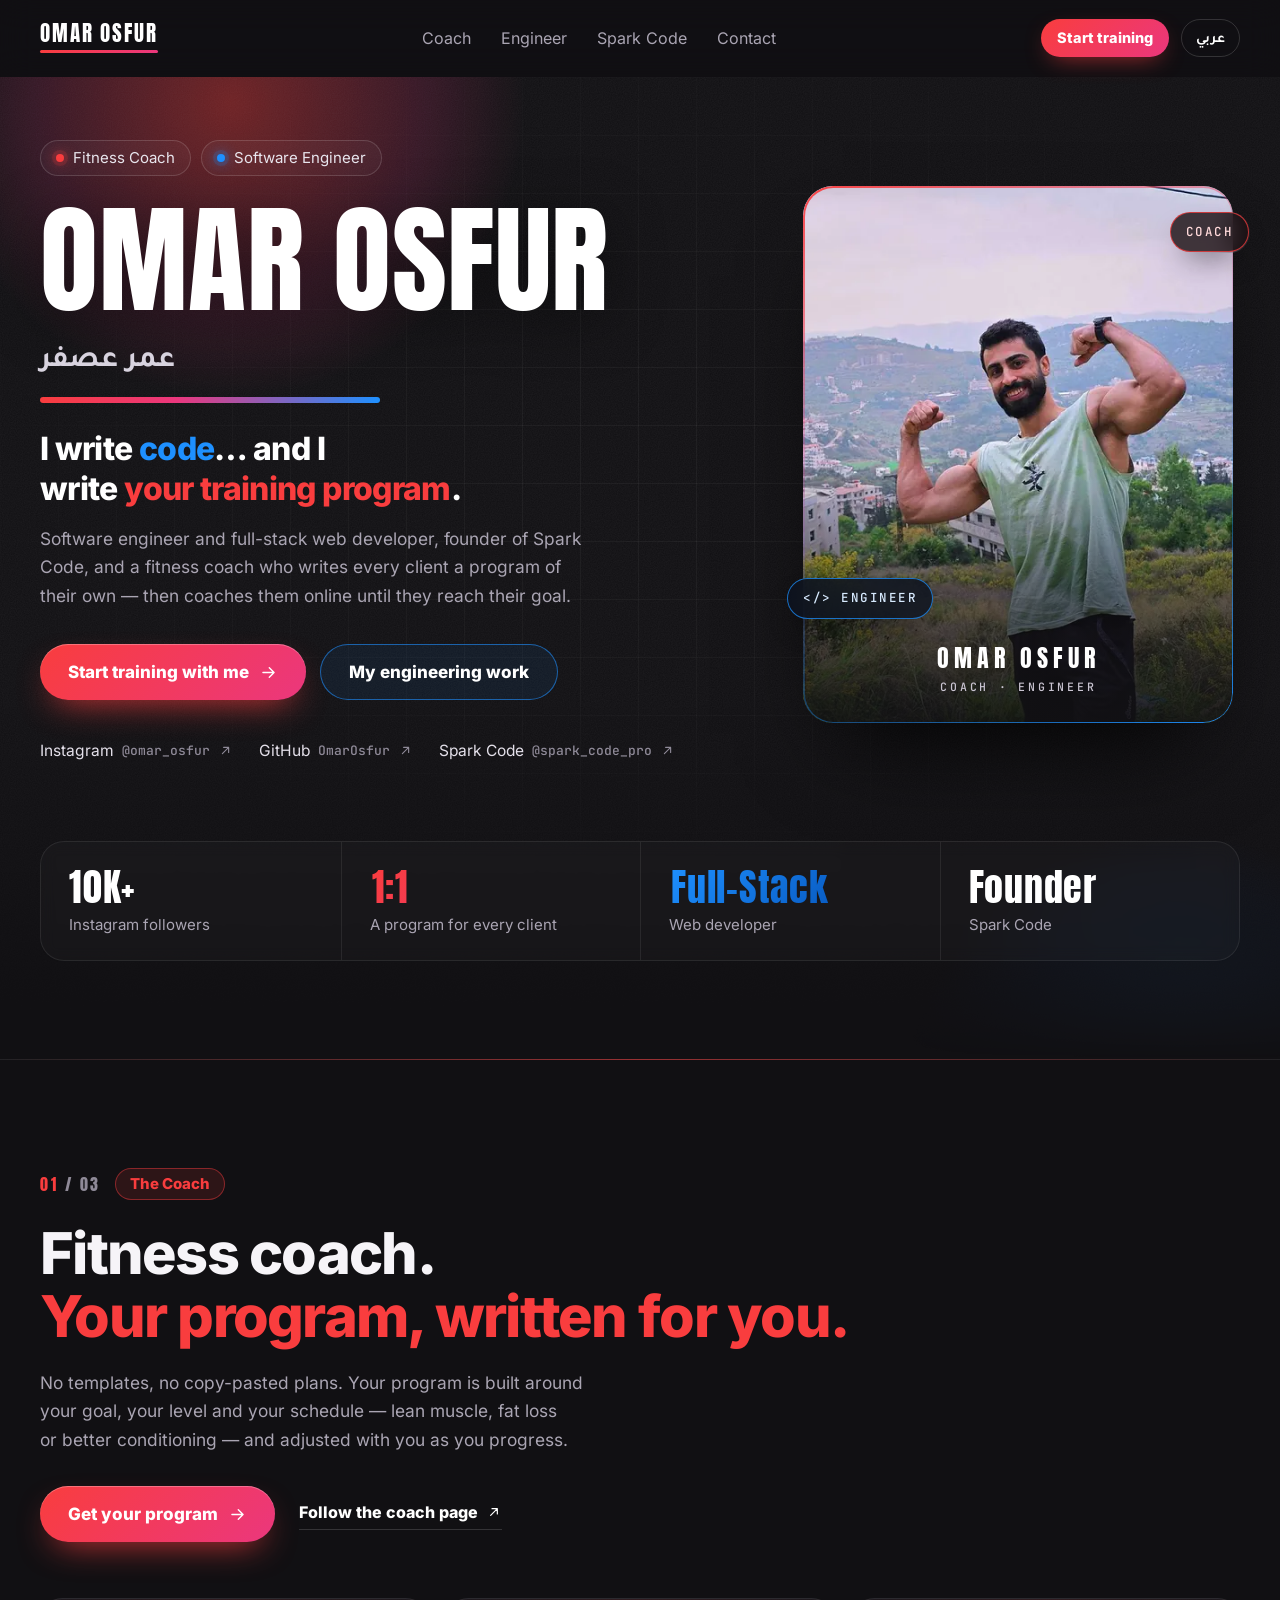
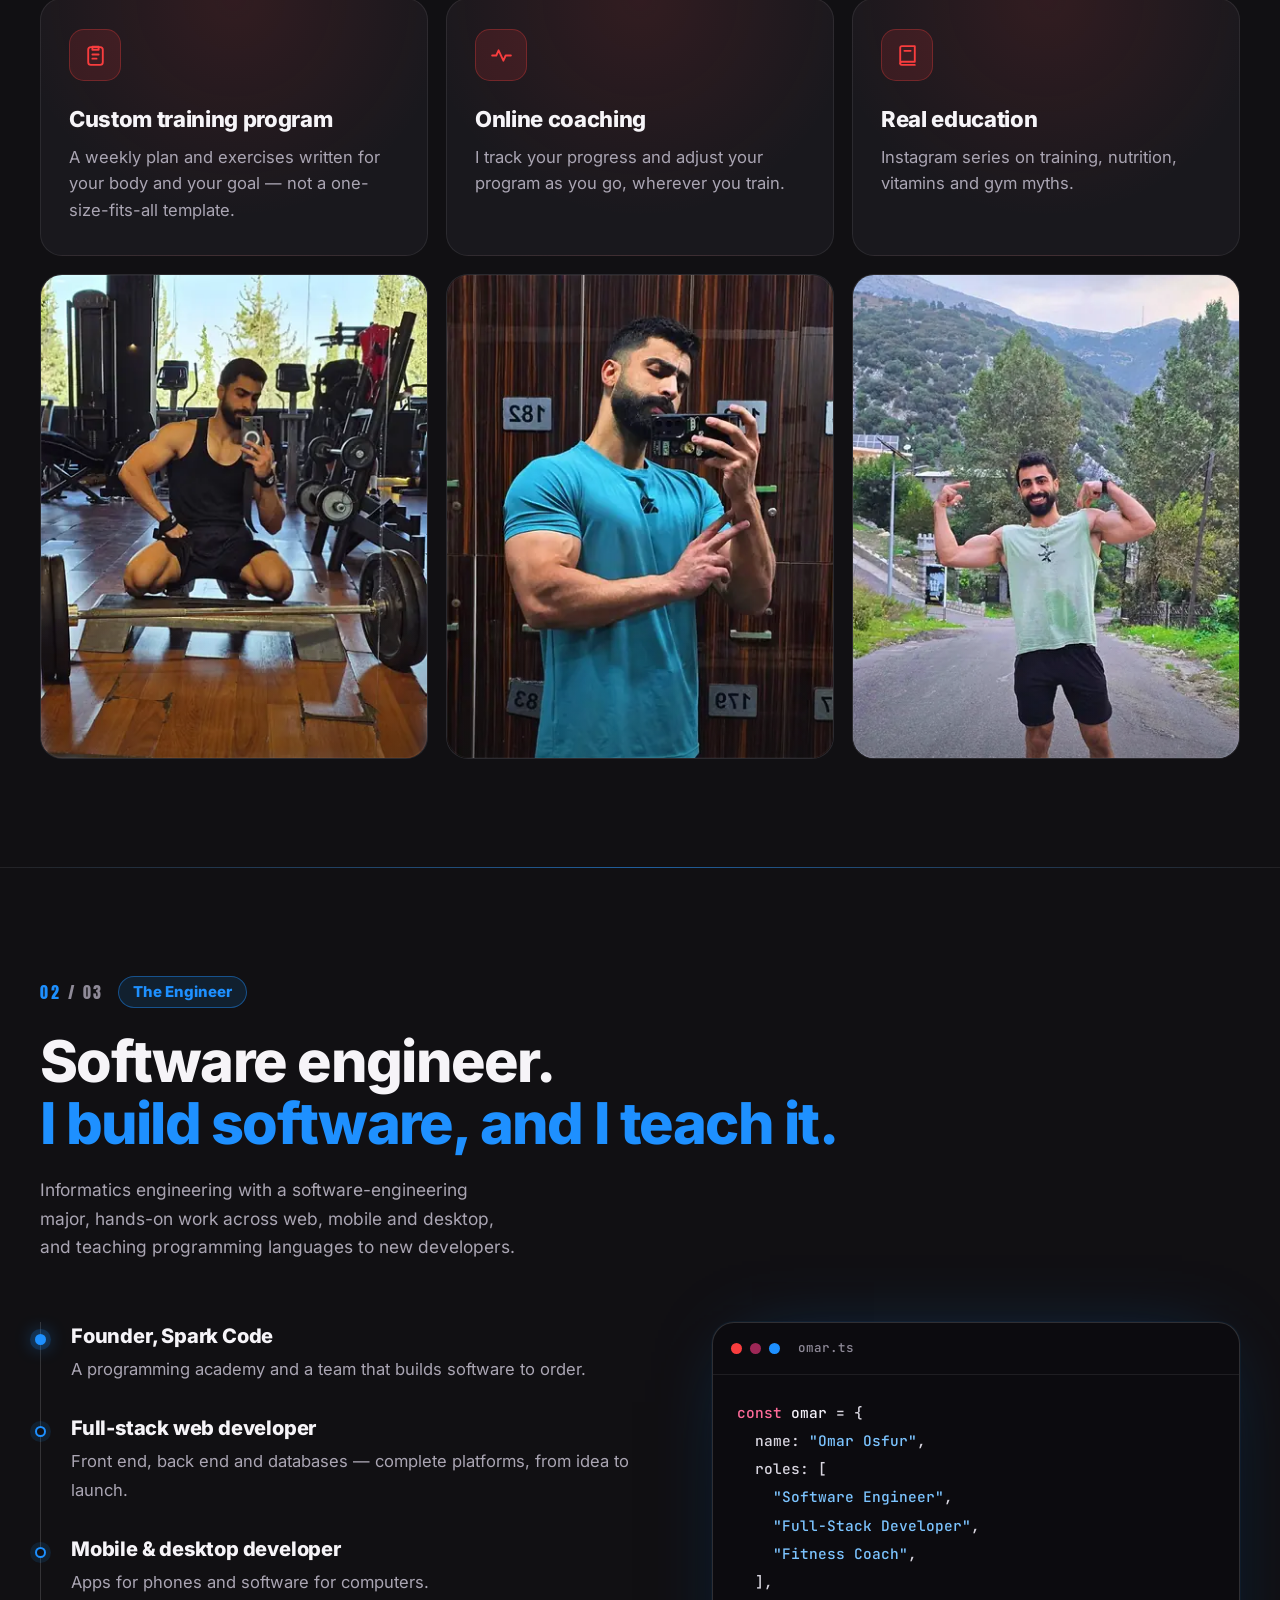
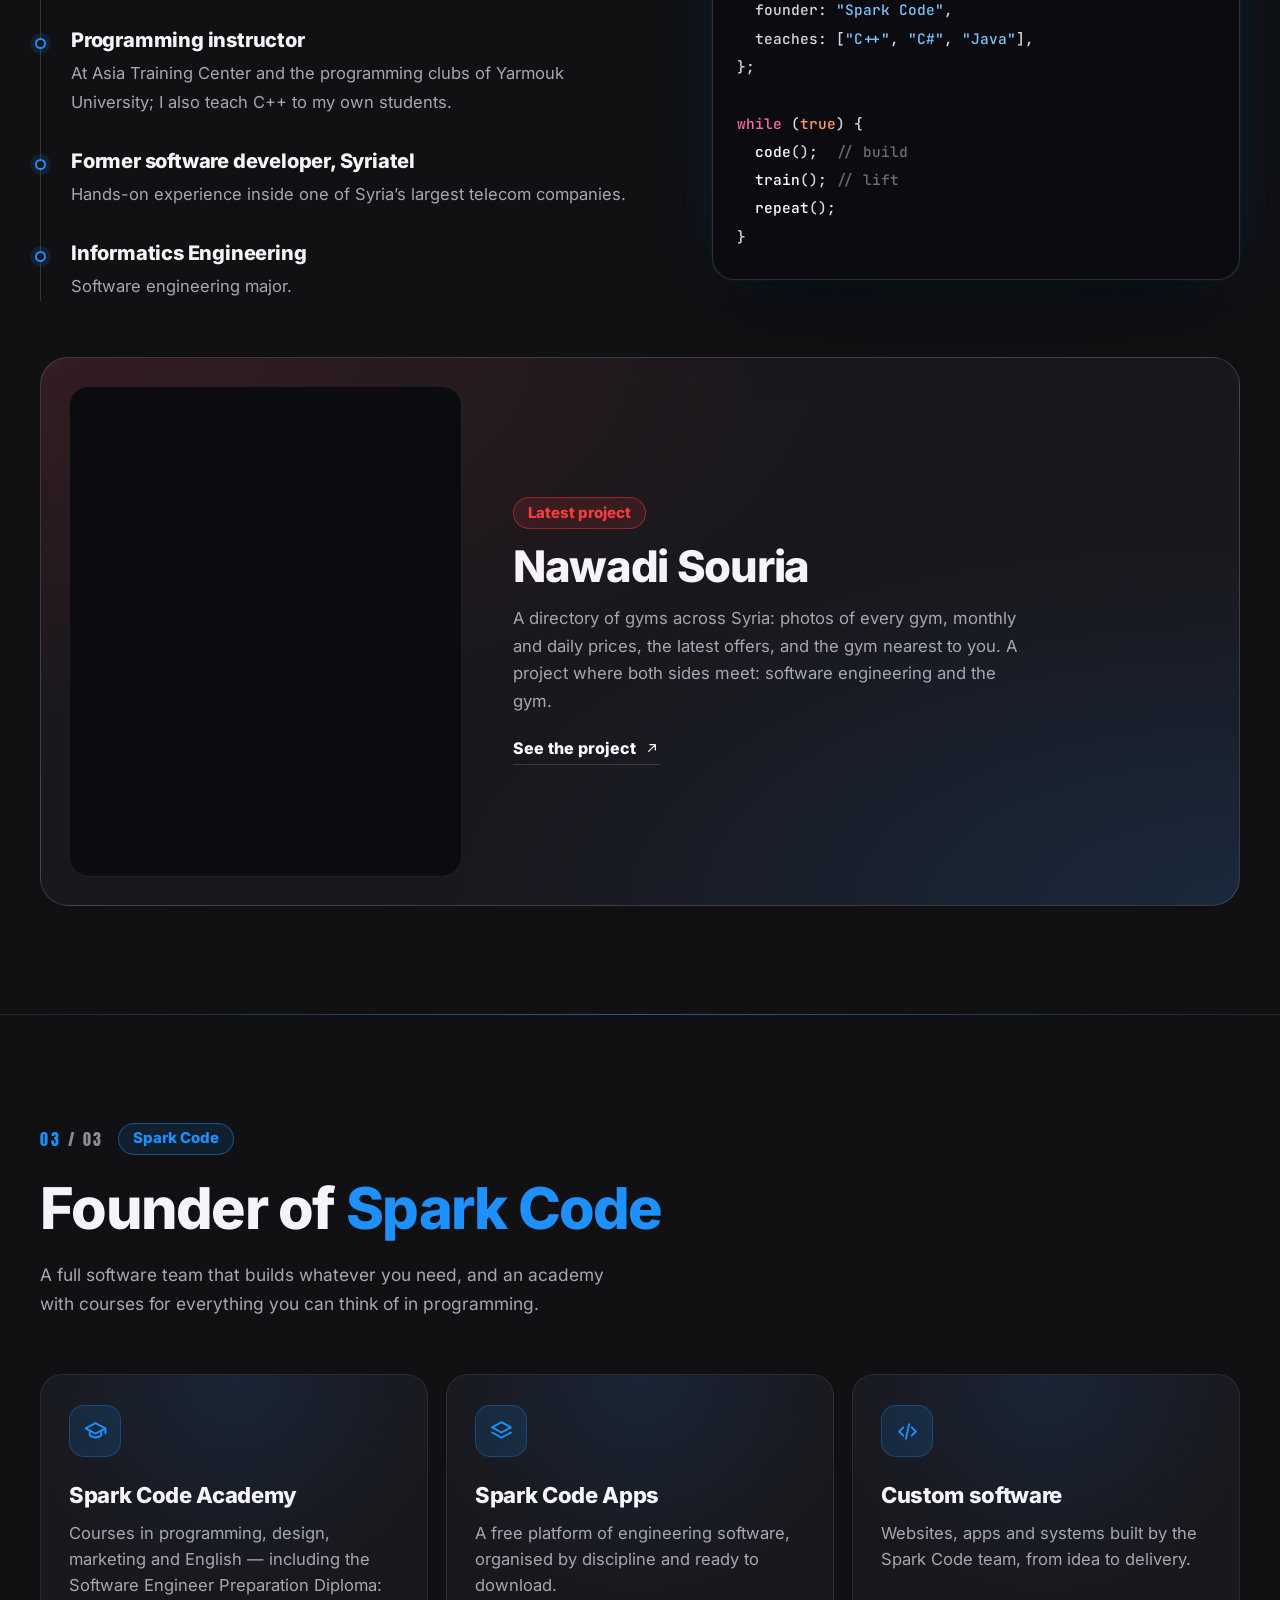
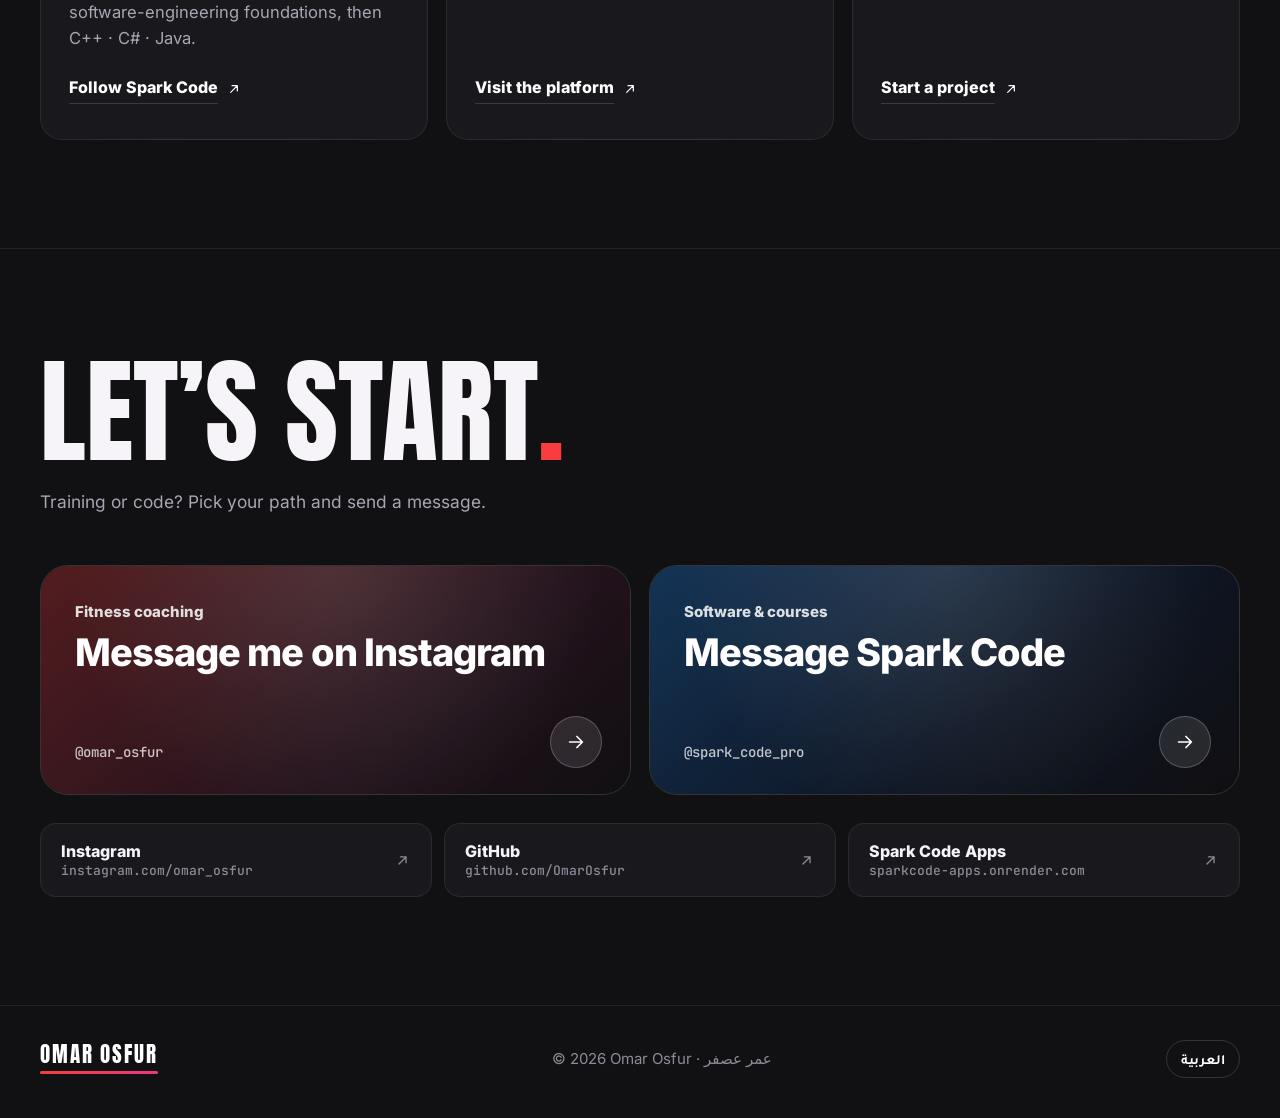
==== en/index.html @ d0cbdbcc "Add files via upload" ====
<!doctype html>
<html lang="en" dir="ltr">
<head>
<meta charset="utf-8">
<meta name="viewport" content="width=device-width, initial-scale=1, viewport-fit=cover">
<title>Omar Osfur | Software Engineer &amp; Fitness Coach</title>
<meta name="description" content="Omar Osfur (عمر عصفر): Syrian software engineer, full-stack web developer and fitness coach, founder of Spark Code. Custom training programs, online coaching and programming.">
<link rel="canonical" href="https://omarosfur.github.io/en/">
<link rel="alternate" hreflang="ar" href="https://omarosfur.github.io/">
<link rel="alternate" hreflang="en" href="https://omarosfur.github.io/en/">
<link rel="alternate" hreflang="x-default" href="https://omarosfur.github.io/">
<meta name="author" content="Omar Osfur">
<meta name="robots" content="index, follow, max-image-preview:large">
<meta name="theme-color" content="#111013">
<meta name="color-scheme" content="dark">

<meta property="og:type" content="profile">
<meta property="og:site_name" content="Omar Osfur">
<meta property="og:title" content="Omar Osfur | Software Engineer &amp; Fitness Coach">
<meta property="og:description" content="Software engineer and full-stack developer, and a fitness coach who writes every client a program of their own. Founder of Spark Code.">
<meta property="og:url" content="https://omarosfur.github.io/en/">
<meta property="og:image" content="https://omarosfur.github.io/assets/img/og-en.jpg">
<meta property="og:image:width" content="1200">
<meta property="og:image:height" content="630">
<meta property="og:image:alt" content="Omar Osfur — Software Engineer and Fitness Coach">
<meta property="og:locale" content="en_US">
<meta property="og:locale:alternate" content="ar_AR">
<meta property="profile:first_name" content="Omar">
<meta property="profile:last_name" content="Osfur">
<meta property="profile:username" content="omar_osfur">
<meta name="twitter:card" content="summary_large_image">
<meta name="twitter:title" content="Omar Osfur | Software Engineer &amp; Fitness Coach">
<meta name="twitter:description" content="Software engineer, full-stack developer and fitness coach. Founder of Spark Code.">
<meta name="twitter:image" content="https://omarosfur.github.io/assets/img/og-en.jpg">

<link rel="icon" href="../favicon.ico" sizes="48x48">
<link rel="icon" href="../assets/img/favicon.svg" type="image/svg+xml">
<link rel="icon" href="../assets/img/favicon-96.png" type="image/png" sizes="96x96">
<link rel="apple-touch-icon" href="../assets/img/apple-touch-icon.png">
<link rel="manifest" href="../site.webmanifest">

<link rel="preload" href="../assets/fonts/anton-la-400.woff2" as="font" type="font/woff2" crossorigin>
<link rel="preload" href="../assets/fonts/inter-la-400.woff2" as="font" type="font/woff2" crossorigin>
<link rel="stylesheet" href="../assets/css/site.css">
<script>document.documentElement.classList.add('js')</script>

<script type="application/ld+json">
{
  "@context": "https://schema.org",
  "@graph": [
    {
      "@type": "ProfilePage",
      "@id": "https://omarosfur.github.io/en/#profilepage",
      "url": "https://omarosfur.github.io/en/",
      "name": "Omar Osfur | Software Engineer & Fitness Coach",
      "inLanguage": "en",
      "isPartOf": { "@id": "https://omarosfur.github.io/#website" },
      "about": { "@id": "https://omarosfur.github.io/#person" },
      "mainEntity": { "@id": "https://omarosfur.github.io/#person" },
      "primaryImageOfPage": { "@id": "https://omarosfur.github.io/#portrait" },
      "dateCreated": "2026-10-30T23:00:00+03:00",
      "dateModified": "2026-10-30T23:00:00+03:00"
    },
    {
      "@type": "ImageObject",
      "@id": "https://omarosfur.github.io/#portrait",
      "url": "https://omarosfur.github.io/assets/img/omar-osfur.jpg",
      "contentUrl": "https://omarosfur.github.io/assets/img/omar-osfur.jpg",
      "width": 960,
      "height": 1200,
      "caption": "Omar Osfur, fitness coach and software engineer",
      "creator": { "@id": "https://omarosfur.github.io/#person" },
      "copyrightNotice": "© Omar Osfur"
    },
    {
      "@type": "ImageObject",
      "@id": "https://omarosfur.github.io/en/#primaryimage",
      "url": "https://omarosfur.github.io/assets/img/og-en.jpg",
      "contentUrl": "https://omarosfur.github.io/assets/img/og-en.jpg",
      "width": 1200,
      "height": 630,
      "caption": "Omar Osfur — Software Engineer and Fitness Coach"
    },
    {
      "@type": "Person",
      "@id": "https://omarosfur.github.io/#person",
      "name": "Omar Osfur",
      "alternateName": ["عمر عصفر", "Eng. Omar Osfur", "Coach Omar Osfur"],
      "url": "https://omarosfur.github.io/",
      "image": { "@id": "https://omarosfur.github.io/#portrait" },
      "description": "Syrian software engineer and full-stack web developer, fitness coach, and founder of Spark Code.",
      "jobTitle": ["Software Engineer", "Full-Stack Web Developer", "Fitness Coach"],
      "nationality": { "@type": "Country", "name": "Syria" },
      "knowsLanguage": ["ar", "en"],
      "knowsAbout": ["Software engineering", "Full-stack web development", "Mobile app development", "Desktop app development", "Teaching programming", "C++", "C#", "Java", "Fitness", "Bodybuilding", "Personal training", "Training program design"],
      "worksFor": { "@id": "https://omarosfur.github.io/#sparkcode" },
      "sameAs": [
        "https://www.instagram.com/omar_osfur/",
        "https://github.com/OmarOsfur"
      ]
    },
    {
      "@type": "Organization",
      "@id": "https://omarosfur.github.io/#sparkcode",
      "name": "Spark Code",
      "alternateName": "سبارك كود",
      "founder": { "@id": "https://omarosfur.github.io/#person" },
      "sameAs": ["https://www.instagram.com/spark_code_pro/"]
    }
  ]
}
</script>
</head>
<body>
<svg width="0" height="0" style="position:absolute" aria-hidden="true" focusable="false">
  <symbol id="i-arrow" viewBox="0 0 24 24"><path d="M5 12h14M13 6l6 6-6 6"/></symbol>
  <symbol id="i-ext" viewBox="0 0 24 24"><path d="M7 17 17 7M9 7h8v8"/></symbol>
  <symbol id="i-program" viewBox="0 0 24 24"><rect x="5" y="4" width="14" height="17" rx="2.5"/><path d="M9 3.5h6v3H9zM9 11h6M9 15h4"/></symbol>
  <symbol id="i-pulse" viewBox="0 0 24 24"><path d="M3 12h4l2.2-5 4.6 10 2.2-5H21"/></symbol>
  <symbol id="i-book" viewBox="0 0 24 24"><path d="M5 4.5A1.5 1.5 0 0 1 6.5 3H19v15H6.5A1.5 1.5 0 0 0 5 19.5z"/><path d="M5 19.5A1.5 1.5 0 0 0 6.5 21H19M9 7.5h6"/></symbol>
  <symbol id="i-cap" viewBox="0 0 24 24"><path d="m2.5 9 9.5-5 9.5 5-9.5 5z"/><path d="M6.5 11.2v4.6c3.3 2.3 7.7 2.3 11 0v-4.6M21.5 9v5"/></symbol>
  <symbol id="i-layers" viewBox="0 0 24 24"><path d="m12 3 9 5-9 5-9-5z"/><path d="m3 13 9 5 9-5"/></symbol>
  <symbol id="i-code" viewBox="0 0 24 24"><path d="m8 8-4 4 4 4M16 8l4 4-4 4M13.5 5l-3 14"/></symbol>
</svg>

<a class="skip" href="#main">Skip to content</a>

<header class="site-header">
  <nav class="wrap nav" aria-label="Main">
    <a class="brand" href="#top" title="Omar Osfur — home">OMAR OSFUR</a>
    <ul class="nav-links">
      <li><a href="#coach">Coach</a></li>
      <li><a href="#engineer">Engineer</a></li>
      <li><a href="#spark">Spark Code</a></li>
      <li><a href="#contact">Contact</a></li>
    </ul>
    <div class="nav-end">
      <a class="nav-cta" href="https://ig.me/m/omar_osfur" target="_blank" rel="noopener">Start training</a>
      <a class="lang ar" href="../" hreflang="ar" lang="ar" title="النسخة العربية">عربي</a>
    </div>
  </nav>
</header>

<main id="main">
  <section class="hero" id="top">
    <div class="hero-bg" aria-hidden="true">
      <div class="glow glow-red"></div>
      <div class="glow glow-blue"></div>
      <div class="grid-lines"></div>
      <div class="noise"></div>
    </div>

    <div class="wrap hero-grid">
      <div class="hero-text">
        <ul class="eyebrow" data-reveal>
          <li class="tag"><span class="dot dot-red"></span>Fitness Coach</li>
          <li class="tag"><span class="dot dot-blue"></span>Software Engineer</li>
        </ul>

        <h1 class="name">Omar Osfur</h1>
        <p class="name-alt" lang="ar" dir="rtl" data-reveal style="--d:.1s">عمر عصفر</p>
        <span class="name-bar" data-reveal style="--d:.14s" aria-hidden="true"></span>

        <p class="tagline" data-reveal style="--d:.18s">I write <span class="t-code">code</span>… and I write <span class="t-coach">your training program</span>.</p>
        <p class="lead" data-reveal style="--d:.24s">Software engineer and full-stack web developer, founder of Spark Code, and a fitness coach who writes every client a program of their own — then coaches them online until they reach their goal.</p>

        <div class="cta-row" data-reveal style="--d:.3s">
          <a class="btn btn-red" href="https://ig.me/m/omar_osfur" target="_blank" rel="noopener">Start training with me <svg class="i"><use href="#i-arrow"/></svg></a>
          <a class="btn btn-blue" href="#engineer">My engineering work</a>
        </div>

        <ul class="socials" data-reveal style="--d:.36s">
          <li><a href="https://www.instagram.com/omar_osfur/" target="_blank" rel="me noopener">Instagram <span class="handle">@omar_osfur</span><svg class="i"><use href="#i-ext"/></svg></a></li>
          <li><a href="https://github.com/OmarOsfur" target="_blank" rel="me noopener">GitHub <span class="handle">OmarOsfur</span><svg class="i"><use href="#i-ext"/></svg></a></li>
          <li><a href="https://www.instagram.com/spark_code_pro/" target="_blank" rel="noopener">Spark Code <span class="handle">@spark_code_pro</span><svg class="i"><use href="#i-ext"/></svg></a></li>
        </ul>
      </div>

      <figure class="portrait has-img">
        <div class="portrait-card has-photo" style="--pos:50% 28%">
          <picture><source type="image/webp" srcset="../assets/img/omar-osfur-480.webp 480w, ../assets/img/omar-osfur-720.webp 720w, ../assets/img/omar-osfur.webp 960w" sizes="(max-width: 980px) 320px, 430px"><img src="../assets/img/omar-osfur.jpg" srcset="../assets/img/omar-osfur-480.jpg 480w, ../assets/img/omar-osfur-720.jpg 720w, ../assets/img/omar-osfur.jpg 960w" sizes="(max-width: 980px) 320px, 430px" width="960" height="1200" alt="Omar Osfur, fitness coach and software engineer" fetchpriority="high" decoding="async"></picture>
          <div class="portrait-cap" aria-hidden="true"><b>OMAR OSFUR</b><span>COACH · ENGINEER</span></div>
        </div>
        <span class="chip chip-red" aria-hidden="true">COACH</span>
        <span class="chip chip-blue" aria-hidden="true">&lt;/&gt; ENGINEER</span>
      </figure>
    </div>

    <div class="wrap">
      <ul class="stats" data-reveal style="--d:.1s">
        <li class="stat"><b>10K+</b><span>Instagram followers</span></li>
        <li class="stat"><b>1:1</b><span>A program for every client</span></li>
        <li class="stat"><b>Full-Stack</b><span>Web developer</span></li>
        <li class="stat"><b>Founder</b><span>Spark Code</span></li>
      </ul>
    </div>
  </section>

  <section class="section coach" id="coach" aria-labelledby="coach-title">
    <div class="wrap">
      <div class="sec-head">
        <div class="sec-meta" data-reveal>
          <span class="sec-num"><b>01</b> / 03</span>
          <span class="kicker">The Coach</span>
        </div>
        <h2 id="coach-title" data-reveal style="--d:.06s">Fitness coach.<br><span class="accent">Your program, written for you.</span></h2>
        <p class="sec-lead" data-reveal style="--d:.12s">No templates, no copy-pasted plans. Your program is built around your goal, your level and your schedule — lean muscle, fat loss or better conditioning — and adjusted with you as you progress.</p>
        <div class="sec-actions" data-reveal style="--d:.18s">
          <a class="btn btn-red" href="https://ig.me/m/omar_osfur" target="_blank" rel="noopener">Get your program <svg class="i"><use href="#i-arrow"/></svg></a>
          <a class="link-more" href="https://www.instagram.com/omar_osfur/" target="_blank" rel="me noopener">Follow the coach page <svg class="i"><use href="#i-ext"/></svg></a>
        </div>
      </div>

      <div class="cards">
        <article class="card" data-reveal>
          <span class="ico"><svg class="i"><use href="#i-program"/></svg></span>
          <h3>Custom training program</h3>
          <p>A weekly plan and exercises written for your body and your goal — not a one-size-fits-all template.</p>
        </article>
        <article class="card" data-reveal style="--d:.08s">
          <span class="ico"><svg class="i"><use href="#i-pulse"/></svg></span>
          <h3>Online coaching</h3>
          <p>I track your progress and adjust your program as you go, wherever you train.</p>
        </article>
        <article class="card" data-reveal style="--d:.16s">
          <span class="ico"><svg class="i"><use href="#i-book"/></svg></span>
          <h3>Real education</h3>
          <p>Instagram series on training, nutrition, vitamins and gym myths.</p>
        </article>
      </div>

      <div class="gallery">
        <figure class="shot" data-reveal><picture><source type="image/webp" srcset="../assets/img/omar-osfur-gym-400.webp 400w, ../assets/img/omar-osfur-gym.webp 800w" sizes="(max-width: 760px) 76vw, (max-width: 1240px) 31vw, 390px"><img src="../assets/img/omar-osfur-gym.jpg" srcset="../assets/img/omar-osfur-gym-400.jpg 400w, ../assets/img/omar-osfur-gym.jpg 800w" sizes="(max-width: 760px) 76vw, (max-width: 1240px) 31vw, 390px" width="800" height="1000" loading="lazy" decoding="async" alt="Coach Omar Osfur in the gym"></picture></figure>
        <figure class="shot" data-reveal style="--d:.08s"><picture><source type="image/webp" srcset="../assets/img/omar-osfur-coach-400.webp 400w, ../assets/img/omar-osfur-coach.webp 800w" sizes="(max-width: 760px) 76vw, (max-width: 1240px) 31vw, 390px"><img src="../assets/img/omar-osfur-coach.jpg" srcset="../assets/img/omar-osfur-coach-400.jpg 400w, ../assets/img/omar-osfur-coach.jpg 800w" sizes="(max-width: 760px) 76vw, (max-width: 1240px) 31vw, 390px" width="800" height="1000" loading="lazy" decoding="async" alt="Omar Osfur, fitness coach, at the gym"></picture></figure>
        <figure class="shot" data-reveal style="--d:.16s"><picture><source type="image/webp" srcset="../assets/img/omar-osfur-outdoor-400.webp 400w, ../assets/img/omar-osfur-outdoor.webp 800w" sizes="(max-width: 760px) 76vw, (max-width: 1240px) 31vw, 390px"><img src="../assets/img/omar-osfur-outdoor.jpg" srcset="../assets/img/omar-osfur-outdoor-400.jpg 400w, ../assets/img/omar-osfur-outdoor.jpg 800w" sizes="(max-width: 760px) 76vw, (max-width: 1240px) 31vw, 390px" width="800" height="1000" loading="lazy" decoding="async" alt="Omar Osfur outdoors in the mountains"></picture></figure>
      </div>
    </div>
  </section>

  <section class="section engineer" id="engineer" aria-labelledby="eng-title">
    <div class="wrap">
      <div class="sec-head">
        <div class="sec-meta" data-reveal>
          <span class="sec-num"><b>02</b> / 03</span>
          <span class="kicker">The Engineer</span>
        </div>
        <h2 id="eng-title" data-reveal style="--d:.06s">Software engineer.<br><span class="accent">I build software, and I teach it.</span></h2>
        <p class="sec-lead" data-reveal style="--d:.12s">Informatics engineering with a software-engineering major, hands-on work across web, mobile and desktop, and teaching programming languages to new developers.</p>
      </div>

      <div class="eng-grid">
        <ol class="timeline">
          <li class="key" data-reveal>
            <h3>Founder, Spark Code</h3>
            <p>A programming academy and a team that builds software to order.</p>
          </li>
          <li data-reveal>
            <h3>Full-stack web developer</h3>
            <p>Front end, back end and databases — complete platforms, from idea to launch.</p>
          </li>
          <li data-reveal>
            <h3>Mobile &amp; desktop developer</h3>
            <p>Apps for phones and software for computers.</p>
          </li>
          <li data-reveal>
            <h3>Programming instructor</h3>
            <p>At Asia Training Center and the programming clubs of Yarmouk University; I also teach C++ to my own students.</p>
          </li>
          <li data-reveal>
            <h3>Former software developer, Syriatel</h3>
            <p>Hands-on experience inside one of Syria’s largest telecom companies.</p>
          </li>
          <li data-reveal>
            <h3>Informatics Engineering</h3>
            <p>Software engineering major.</p>
          </li>
        </ol>

        <div class="code-card" data-reveal style="--d:.1s" aria-hidden="true">
          <div class="code-top"><i></i><i></i><i></i><span>omar.ts</span></div>
<pre class="code"><span class="k">const</span> <span class="p">omar</span> = {
  name: <span class="s">"Omar Osfur"</span>,
  roles: [
    <span class="s">"Software Engineer"</span>,
    <span class="s">"Full-Stack Developer"</span>,
    <span class="s">"Fitness Coach"</span>,
  ],
  founder: <span class="s">"Spark Code"</span>,
  teaches: [<span class="s">"C++"</span>, <span class="s">"C#"</span>, <span class="s">"Java"</span>],
};

<span class="k">while</span> (<span class="n">true</span>) {
  <span class="f">code</span>();  <span class="c">// build</span>
  <span class="f">train</span>(); <span class="c">// lift</span>
  <span class="f">repeat</span>();
}</pre>
        </div>
      </div>

      <article class="project" data-reveal>
        <div class="project-media"><picture><source type="image/webp" srcset="../assets/img/omar-osfur-nawadi-souria-400.webp 400w, ../assets/img/omar-osfur-nawadi-souria.webp 800w" sizes="(max-width: 980px) 420px, 400px"><img src="../assets/img/omar-osfur-nawadi-souria.jpg" srcset="../assets/img/omar-osfur-nawadi-souria-400.jpg 400w, ../assets/img/omar-osfur-nawadi-souria.jpg 800w" sizes="(max-width: 980px) 420px, 400px" width="800" height="1000" loading="lazy" decoding="async" alt="Nawadi Souria, a software project by engineer Omar Osfur"></picture></div>
        <div class="project-body">
          <span class="kicker">Latest project</span>
          <h3>Nawadi Souria</h3>
          <p>A directory of gyms across Syria: photos of every gym, monthly and daily prices, the latest offers, and the gym nearest to you. A project where both sides meet: software engineering and the gym.</p>
          <a class="link-more" href="https://www.instagram.com/p/DeK1ztbjVXz/" target="_blank" rel="noopener"><span>See the project</span> <svg class="i"><use href="#i-ext"/></svg></a>
        </div>
      </article>
    </div>
  </section>

  <section class="section spark" id="spark" aria-labelledby="spark-title">
    <div class="wrap">
      <div class="sec-head">
        <div class="sec-meta" data-reveal>
          <span class="sec-num"><b>03</b> / 03</span>
          <span class="kicker">Spark Code</span>
        </div>
        <h2 id="spark-title" data-reveal style="--d:.06s">Founder of <span class="accent">Spark Code</span></h2>
        <p class="sec-lead" data-reveal style="--d:.12s">A full software team that builds whatever you need, and an academy with courses for everything you can think of in programming.</p>
      </div>

      <div class="cards">
        <article class="card" data-reveal>
          <span class="ico"><svg class="i"><use href="#i-cap"/></svg></span>
          <h3>Spark Code Academy</h3>
          <p>Courses in programming, design, marketing and English — including the Software Engineer Preparation Diploma: software-engineering foundations, then C++ · C# · Java.</p>
          <a class="link-more" href="https://www.instagram.com/spark_code_pro/" target="_blank" rel="noopener"><span>Follow Spark Code</span> <svg class="i"><use href="#i-ext"/></svg></a>
        </article>
        <article class="card" data-reveal style="--d:.08s">
          <span class="ico"><svg class="i"><use href="#i-layers"/></svg></span>
          <h3>Spark Code Apps</h3>
          <p>A free platform of engineering software, organised by discipline and ready to download.</p>
          <a class="link-more" href="https://sparkcode-apps.onrender.com/" target="_blank" rel="noopener"><span>Visit the platform</span> <svg class="i"><use href="#i-ext"/></svg></a>
        </article>
        <article class="card" data-reveal style="--d:.16s">
          <span class="ico"><svg class="i"><use href="#i-code"/></svg></span>
          <h3>Custom software</h3>
          <p>Websites, apps and systems built by the Spark Code team, from idea to delivery.</p>
          <a class="link-more" href="https://ig.me/m/spark_code_pro" target="_blank" rel="noopener"><span>Start a project</span> <svg class="i"><use href="#i-ext"/></svg></a>
        </article>
      </div>
    </div>
  </section>

  <section class="section contact" id="contact" aria-labelledby="contact-title">
    <div class="wrap">
      <h2 class="contact-title" id="contact-title" data-reveal>Let’s start<span class="dot-end">.</span></h2>
      <p class="sec-lead" data-reveal style="--d:.06s">Training or code? Pick your path and send a message.</p>

      <div class="tiles">
        <a class="tile tile-red" href="https://ig.me/m/omar_osfur" target="_blank" rel="noopener" data-reveal>
          <span class="tile-kicker">Fitness coaching</span>
          <span class="tile-title">Message me on Instagram</span>
          <span class="tile-handle">@omar_osfur</span>
          <span class="tile-arrow" aria-hidden="true"><svg class="i"><use href="#i-arrow"/></svg></span>
        </a>
        <a class="tile tile-blue" href="https://ig.me/m/spark_code_pro" target="_blank" rel="noopener" data-reveal style="--d:.08s">
          <span class="tile-kicker">Software &amp; courses</span>
          <span class="tile-title">Message Spark Code</span>
          <span class="tile-handle">@spark_code_pro</span>
          <span class="tile-arrow" aria-hidden="true"><svg class="i"><use href="#i-arrow"/></svg></span>
        </a>
      </div>

      <ul class="profiles" data-reveal style="--d:.12s">
        <li><a href="https://www.instagram.com/omar_osfur/" target="_blank" rel="me noopener"><span class="pl"><b>Instagram</b><span class="handle">instagram.com/omar_osfur</span></span><svg class="i"><use href="#i-ext"/></svg></a></li>
        <li><a href="https://github.com/OmarOsfur" target="_blank" rel="me noopener"><span class="pl"><b>GitHub</b><span class="handle">github.com/OmarOsfur</span></span><svg class="i"><use href="#i-ext"/></svg></a></li>
        <li><a href="https://sparkcode-apps.onrender.com/" target="_blank" rel="noopener"><span class="pl"><b>Spark Code Apps</b><span class="handle">sparkcode-apps.onrender.com</span></span><svg class="i"><use href="#i-ext"/></svg></a></li>
      </ul>
    </div>
  </section>
</main>

<footer class="site-footer">
  <div class="wrap foot">
    <a class="brand" href="#top" title="Back to top">OMAR OSFUR</a>
    <p>© 2026 Omar Osfur · <span lang="ar" dir="rtl">عمر عصفر</span></p>
    <a class="lang ar" href="../" hreflang="ar" lang="ar">العربية</a>
  </div>
</footer>

<script>
(() => {
  // Opened straight from disk (double-click)? make folder links open their index.html
  if (location.protocol === 'file:') {
    document.querySelectorAll('a[href]').forEach(a => {
      const h = a.getAttribute('href');
      if (!/^(https?:|mailto:|tel:|#)/.test(h) && /\/(#.*)?$/.test(h)) a.setAttribute('href', h.replace(/\/(#.*)?$/, '/index.html$1'));
    });
  }
  const header = document.querySelector('.site-header');
  const onScroll = () => header && header.classList.toggle('scrolled', window.scrollY > 8);
  addEventListener('scroll', onScroll, { passive: true }); onScroll();

  const items = document.querySelectorAll('[data-reveal]');
  const reduce = matchMedia('(prefers-reduced-motion: reduce)').matches;
  if ('IntersectionObserver' in window && !reduce) {
    const io = new IntersectionObserver(entries => entries.forEach(e => {
      if (e.isIntersecting) { e.target.classList.add('in'); io.unobserve(e.target); }
    }), { rootMargin: '0px 0px -6% 0px', threshold: 0.06 });
    items.forEach(el => io.observe(el));
  } else items.forEach(el => el.classList.add('in'));

  document.querySelectorAll('.card, .tile').forEach(el => el.addEventListener('pointermove', e => {
    const r = el.getBoundingClientRect();
    el.style.setProperty('--mx', (e.clientX - r.left) + 'px');
    el.style.setProperty('--my', (e.clientY - r.top) + 'px');
  }));
})();
</script>
</body>
</html>
---- assets/css/site.css ----
/* =========================================================
   عمر عصفر · Omar Osfur — personal site
   Fonts are self-hosted (no outside requests) so the site
   loads fast and reliably everywhere, including Syria.
   ========================================================= */

/* ---------- Fonts ---------- */
@font-face{font-family:"Alexandria";src:url(../fonts/alexandria-ar-900.woff2) format("woff2");font-weight:900;font-style:normal;font-display:swap;unicode-range:U+0600-06FF,U+0750-077F,U+0870-088E,U+0890-0891,U+0897-08E1,U+08E3-08FF,U+200C-200E,U+2010-2011,U+204F,U+2E41,U+FB50-FDFF,U+FE70-FE74,U+FE76-FEFC}
@font-face{font-family:"Alexandria";src:url(../fonts/alexandria-ar-800.woff2) format("woff2");font-weight:800;font-style:normal;font-display:swap;unicode-range:U+0600-06FF,U+0750-077F,U+0870-088E,U+0890-0891,U+0897-08E1,U+08E3-08FF,U+200C-200E,U+2010-2011,U+204F,U+2E41,U+FB50-FDFF,U+FE70-FE74,U+FE76-FEFC}
@font-face{font-family:"Alexandria";src:url(../fonts/alexandria-la-800.woff2) format("woff2");font-weight:800 900;font-style:normal;font-display:swap;unicode-range:U+0000-00FF,U+0131,U+0152-0153,U+02BB-02BC,U+02C6,U+02DA,U+02DC,U+0304,U+0308,U+0329,U+2000-206F,U+20AC,U+2122,U+2191,U+2193,U+2212,U+2215,U+FEFF,U+FFFD}

@font-face{font-family:"Tajawal";src:url(../fonts/tajawal-ar-400.woff2) format("woff2");font-weight:400;font-display:swap;unicode-range:U+0600-06FF,U+0750-077F,U+0870-088E,U+0890-0891,U+0897-08E1,U+08E3-08FF,U+200C-200E,U+2010-2011,U+204F,U+2E41,U+FB50-FDFF,U+FE70-FE74,U+FE76-FEFC}
@font-face{font-family:"Tajawal";src:url(../fonts/tajawal-ar-500.woff2) format("woff2");font-weight:500;font-display:swap;unicode-range:U+0600-06FF,U+0750-077F,U+0870-088E,U+0890-0891,U+0897-08E1,U+08E3-08FF,U+200C-200E,U+2010-2011,U+204F,U+2E41,U+FB50-FDFF,U+FE70-FE74,U+FE76-FEFC}
@font-face{font-family:"Tajawal";src:url(../fonts/tajawal-ar-700.woff2) format("woff2");font-weight:700;font-display:swap;unicode-range:U+0600-06FF,U+0750-077F,U+0870-088E,U+0890-0891,U+0897-08E1,U+08E3-08FF,U+200C-200E,U+2010-2011,U+204F,U+2E41,U+FB50-FDFF,U+FE70-FE74,U+FE76-FEFC}
@font-face{font-family:"Tajawal";src:url(../fonts/tajawal-la-400.woff2) format("woff2");font-weight:400;font-display:swap;unicode-range:U+0000-00FF,U+0131,U+0152-0153,U+02BB-02BC,U+02C6,U+02DA,U+02DC,U+0304,U+0308,U+0329,U+2000-206F,U+20AC,U+2122,U+2191,U+2193,U+2212,U+2215,U+FEFF,U+FFFD}
@font-face{font-family:"Tajawal";src:url(../fonts/tajawal-la-500.woff2) format("woff2");font-weight:500;font-display:swap;unicode-range:U+0000-00FF,U+0131,U+0152-0153,U+02BB-02BC,U+02C6,U+02DA,U+02DC,U+0304,U+0308,U+0329,U+2000-206F,U+20AC,U+2122,U+2191,U+2193,U+2212,U+2215,U+FEFF,U+FFFD}
@font-face{font-family:"Tajawal";src:url(../fonts/tajawal-la-700.woff2) format("woff2");font-weight:700;font-display:swap;unicode-range:U+0000-00FF,U+0131,U+0152-0153,U+02BB-02BC,U+02C6,U+02DA,U+02DC,U+0304,U+0308,U+0329,U+2000-206F,U+20AC,U+2122,U+2191,U+2193,U+2212,U+2215,U+FEFF,U+FFFD}

@font-face{font-family:"Anton";src:url(../fonts/anton-la-400.woff2) format("woff2");font-weight:400;font-display:swap}
@font-face{font-family:"Inter";src:url(../fonts/inter-la-400.woff2) format("woff2");font-weight:400;font-display:swap}
@font-face{font-family:"Inter";src:url(../fonts/inter-la-600.woff2) format("woff2");font-weight:600;font-display:swap}
@font-face{font-family:"Inter";src:url(../fonts/inter-la-800.woff2) format("woff2");font-weight:700 800;font-display:swap}
@font-face{font-family:"JetBrains Mono";src:url(../fonts/jbmono-la-500.woff2) format("woff2");font-weight:400 500;font-display:swap}

/* ---------- Tokens ---------- */
:root{
  --bg:#111013;          /* coach page background */
  --bg-2:#141317;
  --card:#19181d;
  --card-2:#1f1d24;
  --line:rgba(255,255,255,.08);
  --line-2:rgba(255,255,255,.15);
  --text:#f6f4f8;
  --muted:#aaa5b3;
  --dim:#8f8a98;

  --red:#F93D3E;          /* coach — offers */
  --pink:#EB377D;         /* coach — education series */
  --blue:#1E90FF;         /* engineer — Spark Code */
  --navy:#0047AB;

  --grad-coach:linear-gradient(135deg,#F93D3E 0%,#EB377D 100%);
  --grad-code:linear-gradient(135deg,#1E90FF 0%,#0047AB 100%);
  --grad-both:linear-gradient(90deg,#F93D3E 0%,#EB377D 40%,#1E90FF 100%);

  --radius:22px;
  --maxw:1200px;
  --accent:var(--red);

  --f-display:"Alexandria","Tajawal",system-ui,sans-serif;
  --f-body:"Tajawal",system-ui,-apple-system,"Segoe UI",sans-serif;
  --f-latin:"Anton",Impact,"Arial Narrow",sans-serif;
  --f-mono:"JetBrains Mono",ui-monospace,SFMono-Regular,Menlo,Consolas,monospace;
}
html[lang="en"]{
  --f-display:"Inter",system-ui,-apple-system,"Segoe UI",sans-serif;
  --f-body:"Inter",system-ui,-apple-system,"Segoe UI",sans-serif;
}

/* ---------- Base ---------- */
*,*::before,*::after{box-sizing:border-box}
html{-webkit-text-size-adjust:100%;text-size-adjust:100%;scroll-behavior:smooth;scroll-padding-top:88px;background:var(--bg)}
body{margin:0;background:var(--bg);color:var(--text);font-family:var(--f-body);font-size:18px;line-height:1.8;-webkit-font-smoothing:antialiased;-moz-osx-font-smoothing:grayscale;text-rendering:optimizeLegibility;overflow-x:hidden}
html[lang="en"] body{font-size:17px;line-height:1.65}
img,svg{display:block;max-width:100%}
picture{display:contents}
a{color:inherit;text-decoration:none}
p{margin:0}
::selection{background:var(--pink);color:#fff}
:focus-visible{outline:2px solid var(--blue);outline-offset:4px;border-radius:8px}
.wrap{width:min(var(--maxw),calc(100% - 40px));margin-inline:auto}
.ltr{direction:ltr;unicode-bidi:isolate}
.sr-only{position:absolute!important;width:1px;height:1px;padding:0;margin:-1px;overflow:hidden;clip:rect(0,0,0,0);white-space:nowrap;border:0}
.skip{position:absolute;inset-inline-start:16px;top:-80px;z-index:100;background:#fff;color:#111;padding:10px 18px;border-radius:10px;font-weight:700}
.skip:focus{top:14px}

/* icons (inline sprite) */
.i{width:20px;height:20px;flex:none;fill:none;stroke:currentColor;stroke-width:1.8;stroke-linecap:round;stroke-linejoin:round}
[dir="rtl"] .i-flip{transform:scaleX(-1)}

/* ---------- Header ---------- */
.site-header{position:sticky;top:0;z-index:60;background:rgba(17,16,19,.55);-webkit-backdrop-filter:saturate(1.5) blur(16px);backdrop-filter:saturate(1.5) blur(16px);border-bottom:1px solid transparent;transition:background-color .35s ease,border-color .35s ease}
.site-header.scrolled{background:rgba(17,16,19,.86);border-bottom-color:var(--line)}
.nav{display:flex;align-items:center;justify-content:space-between;gap:24px;height:76px}
.brand{display:inline-flex;flex-direction:column;align-items:flex-start;gap:6px;font-family:var(--f-latin);font-size:21px;line-height:1;letter-spacing:.09em;direction:ltr;color:#fff}
.brand::after{content:"";display:block;height:3px;width:100%;border-radius:3px;background:var(--grad-coach)}
.nav-links{display:flex;align-items:center;gap:30px;list-style:none;margin:0;padding:0;font-size:16px;font-weight:500;color:var(--muted)}
.nav-links a{position:relative;transition:color .2s}
.nav-links a:hover{color:#fff}
.nav-end{display:flex;align-items:center;gap:12px}
.lang{display:inline-flex;align-items:center;justify-content:center;height:38px;min-width:52px;padding-inline:14px;border:1px solid var(--line-2);border-radius:999px;font-family:var(--f-latin);font-size:14px;letter-spacing:.12em;color:#fff;transition:border-color .2s,background-color .2s}
.lang:hover{border-color:#fff;background:rgba(255,255,255,.06)}
.lang.ar{font-family:"Alexandria","Tajawal",sans-serif;font-weight:800;letter-spacing:0;font-size:14px}
.nav-cta{display:inline-flex;align-items:center;gap:8px;height:38px;padding-inline:16px;border-radius:999px;background:var(--grad-coach);font-weight:700;font-size:14.5px;color:#fff;box-shadow:0 8px 24px -10px rgba(249,61,62,.8)}
@media (max-width:900px){.nav-links{display:none}}
@media (max-width:420px){.nav-cta{display:none}}

/* ---------- Hero ---------- */
.hero{position:relative;isolation:isolate;overflow:hidden;padding-block:clamp(36px,7vh,88px) clamp(56px,9vh,96px)}
.hero-bg{position:absolute;inset:0;z-index:-1;pointer-events:none;overflow:hidden;-webkit-mask-image:linear-gradient(#000 62%,transparent);mask-image:linear-gradient(#000 62%,transparent)}
.glow{position:absolute;border-radius:50%;will-change:transform}
.glow-red{width:64vmax;height:64vmax;inset-inline-start:-14vmax;top:-30vmax;background:radial-gradient(closest-side,rgba(249,61,62,.40),rgba(235,55,125,.16) 48%,transparent 72%);animation:drift 19s ease-in-out infinite alternate}
.glow-blue{width:60vmax;height:60vmax;inset-inline-end:-22vmax;bottom:-34vmax;background:radial-gradient(closest-side,rgba(30,144,255,.34),rgba(0,71,171,.16) 48%,transparent 72%);animation:drift 23s ease-in-out infinite alternate-reverse}
.grid-lines{position:absolute;inset:0;background-image:linear-gradient(rgba(255,255,255,.04) 1px,transparent 1px),linear-gradient(90deg,rgba(255,255,255,.04) 1px,transparent 1px);background-size:58px 58px;-webkit-mask-image:radial-gradient(ellipse 75% 65% at 50% 38%,#000 15%,transparent 72%);mask-image:radial-gradient(ellipse 75% 65% at 50% 38%,#000 15%,transparent 72%)}
.noise{position:absolute;inset:0;opacity:.09;mix-blend-mode:overlay;background-image:url("data:image/svg+xml;utf8,<svg xmlns='http://www.w3.org/2000/svg' width='180' height='180'><filter id='n'><feTurbulence type='fractalNoise' baseFrequency='.85' numOctaves='2' stitchTiles='stitch'/><feColorMatrix values='0 0 0 0 1  0 0 0 0 1  0 0 0 0 1  0 0 0 .6 0'/></filter><rect width='100%25' height='100%25' filter='url(%23n)'/></svg>")}
@keyframes drift{from{transform:translate3d(0,0,0) scale(1)}to{transform:translate3d(4vmax,3vmax,0) scale(1.1)}}

.hero-grid{display:grid;grid-template-columns:minmax(0,1.32fr) minmax(0,.86fr);align-items:center;gap:clamp(36px,6vw,84px)}
.eyebrow{display:flex;flex-wrap:wrap;gap:10px;margin:0 0 26px;padding:0;list-style:none}
.tag{display:inline-flex;align-items:center;gap:9px;height:36px;padding-inline:15px;border-radius:999px;border:1px solid var(--line-2);background:rgba(255,255,255,.035);font-size:15px;font-weight:500;color:#e9e6ee}
.dot{width:8px;height:8px;border-radius:50%;flex:none}
.dot-red{background:var(--red);box-shadow:0 0 0 4px rgba(249,61,62,.16),0 0 14px rgba(249,61,62,.9)}
.dot-blue{background:var(--blue);box-shadow:0 0 0 4px rgba(30,144,255,.16),0 0 14px rgba(30,144,255,.9)}

.name{margin:0;white-space:nowrap;font-family:var(--f-display);font-weight:900;font-size:clamp(54px,8.6vw,132px);line-height:1.25;letter-spacing:0;color:#fff;text-shadow:0 10px 60px rgba(0,0,0,.45)}
html[lang="en"] .name{font-family:var(--f-latin);font-weight:400;text-transform:uppercase;letter-spacing:.005em;font-size:clamp(64px,9.3vw,140px);line-height:.98}
html[lang="en"] .name-alt{text-align:left}
.name-bar{display:block;height:6px;width:min(340px,58%);margin-top:20px;border-radius:6px;background:var(--grad-both)}
.name-alt{margin-top:16px;font-family:"Alexandria","Tajawal",sans-serif;font-weight:800;font-size:clamp(22px,2.4vw,30px);line-height:1.4;color:#d8d3df}
.tagline{margin-top:26px;font-family:var(--f-display);font-weight:800;font-size:clamp(22px,2.5vw,33px);line-height:1.5;color:#fff}
html[lang="en"] .tagline{letter-spacing:-.02em;line-height:1.25}
.t-code{color:var(--blue)}
.t-coach{color:var(--red);white-space:nowrap}
.lead{margin-top:16px;max-width:58ch;color:var(--muted);font-size:clamp(17px,1.35vw,19px)}

.cta-row{display:flex;flex-wrap:wrap;align-items:center;gap:14px;margin-top:34px}
.btn{display:inline-flex;align-items:center;justify-content:center;gap:10px;min-height:56px;padding-inline:28px;border-radius:999px;font-weight:700;font-size:17px;line-height:1.2;transition:transform .25s cubic-bezier(.2,.7,.2,1),box-shadow .25s ease,background-color .25s ease,border-color .25s ease}
.btn .i{width:19px;height:19px;transition:transform .25s ease}
.btn:hover .i{transform:translateX(4px)}
[dir="rtl"] .btn:hover .i-flip{transform:scaleX(-1) translateX(4px)}
.btn-red{background:var(--grad-coach);color:#fff;box-shadow:0 14px 34px -14px rgba(249,61,62,.9),inset 0 1px 0 rgba(255,255,255,.28)}
.btn-red:hover{transform:translateY(-2px);box-shadow:0 20px 44px -14px rgba(249,61,62,1),inset 0 1px 0 rgba(255,255,255,.28)}
.btn-blue{background:rgba(30,144,255,.08);border:1px solid rgba(30,144,255,.6);color:#fff}
.btn-blue:hover{transform:translateY(-2px);background:rgba(30,144,255,.18);border-color:var(--blue)}

.socials{display:flex;flex-wrap:wrap;gap:12px 26px;list-style:none;margin:34px 0 0;padding:0;font-size:15.5px}
.socials a{display:inline-flex;align-items:center;gap:8px;color:#e4e0ea;padding-block:4px;border-bottom:1px solid transparent;transition:color .2s,border-color .2s}
.socials a:hover{color:#fff;border-bottom-color:var(--line-2)}
.socials .i{width:15px;height:15px;color:var(--dim)}
.handle{font-family:var(--f-mono);font-size:13px;color:var(--dim);direction:ltr;unicode-bidi:isolate}

/* portrait card */
.portrait{position:relative;margin:0;justify-self:center;width:min(100%,430px)}
.portrait-card{position:relative;aspect-ratio:4/5;border-radius:30px;overflow:hidden;display:grid;place-items:center;align-content:center;background:radial-gradient(120% 75% at 50% 0%,#26232c 0%,#161519 58%,#121115 100%);box-shadow:0 50px 90px -40px rgba(0,0,0,.95)}
.portrait-card::before{content:"";position:absolute;inset:0;border-radius:inherit;padding:1.5px;background:linear-gradient(155deg,rgba(249,61,62,.95),rgba(235,55,125,.25) 34%,rgba(30,144,255,.25) 66%,rgba(30,144,255,.95));-webkit-mask:linear-gradient(#000 0 0) content-box,linear-gradient(#000 0 0);-webkit-mask-composite:xor;mask:linear-gradient(#000 0 0) content-box exclude,linear-gradient(#000 0 0);pointer-events:none;z-index:2}
.portrait-card::after{content:"";position:absolute;inset:0;pointer-events:none}
.portrait-card img{position:absolute;inset:0;width:100%;height:100%;object-fit:cover;z-index:1}
.chip{position:absolute;z-index:3;display:inline-flex;align-items:center;gap:8px;padding:9px 15px;border-radius:999px;font-family:var(--f-mono);font-size:12.5px;font-weight:500;letter-spacing:.12em;direction:ltr;-webkit-backdrop-filter:blur(12px);backdrop-filter:blur(12px);box-shadow:0 14px 30px -14px rgba(0,0,0,.9)}
.chip-red{top:26px;inset-inline-end:-16px;background:rgba(26,14,17,.8);border:1px solid rgba(249,61,62,.75);color:#ffd9da}
.chip-blue{bottom:30px;inset-inline-start:-16px;background:rgba(12,18,32,.8);border:1px solid rgba(30,144,255,.75);color:#d8ebff}
.portrait.has-img .chip-blue{bottom:104px}


/* portrait with a real photo */
.portrait-card.has-photo{display:block;background:#141317}
.portrait-card.has-photo img{object-fit:cover;object-position:var(--pos,50% 30%);transform:scale(1.001)}
.portrait-card.has-photo::after{z-index:1;background:linear-gradient(180deg,transparent 52%,rgba(17,16,19,.55) 74%,rgba(17,16,19,.94) 100%)}
.portrait-cap{position:absolute;inset-inline:0;bottom:0;z-index:2;display:flex;flex-direction:column;align-items:center;gap:8px;padding:0 20px 26px;direction:ltr}
.portrait-cap b{font-family:var(--f-latin);font-weight:400;font-size:24px;letter-spacing:.2em;line-height:1;color:#fff}
.portrait-cap span{font-family:var(--f-mono);font-size:11.5px;letter-spacing:.24em;color:#c9c4d1}

/* stats */
.stats{display:grid;grid-template-columns:repeat(4,minmax(0,1fr));margin-top:clamp(52px,8vh,88px);border:1px solid var(--line);border-radius:24px;background:rgba(255,255,255,.025);-webkit-backdrop-filter:blur(8px);backdrop-filter:blur(8px);list-style:none;padding:0}
.stat{display:flex;flex-direction:column;gap:6px;padding:24px 28px}
.stat+.stat{border-inline-start:1px solid var(--line)}
.stat b{font-family:var(--f-latin);font-weight:400;font-size:clamp(30px,3vw,42px);line-height:1.1;letter-spacing:.02em;color:#fff;direction:ltr;unicode-bidi:isolate}
.stat b.ar{font-family:"Alexandria","Tajawal",sans-serif;font-weight:800;letter-spacing:0;line-height:1.3;font-size:clamp(26px,2.6vw,36px)}
.stat span{font-size:15px;line-height:1.5;color:var(--muted)}
.stat:nth-child(1) b{color:#fff}
.stat:nth-child(2) b{background:var(--grad-coach);-webkit-background-clip:text;background-clip:text;color:transparent;padding-inline:2px}
.stat:nth-child(3) b{background:var(--grad-code);-webkit-background-clip:text;background-clip:text;color:transparent;padding-inline:2px}

/* ---------- Sections ---------- */
.section{position:relative;padding-block:clamp(80px,12vh,140px);border-top:1px solid var(--line)}
.coach{--accent:var(--red)}
.engineer,.spark{--accent:var(--blue)}
.section::before{content:"";position:absolute;inset-inline:0;top:-1px;height:1px;background:linear-gradient(90deg,transparent,var(--accent),transparent);opacity:.55}
.sec-head{max-width:900px}
.sec-meta{display:flex;align-items:center;gap:14px;margin-bottom:22px}
.sec-num{font-family:var(--f-latin);font-size:16px;letter-spacing:.16em;color:var(--dim);direction:ltr}
.sec-num b{font-weight:400;color:var(--accent)}
.kicker{display:inline-flex;align-items:center;height:32px;padding-inline:14px;border-radius:999px;font-weight:700;font-size:15px;color:var(--accent);background:color-mix(in srgb,var(--accent) 12%,transparent);border:1px solid color-mix(in srgb,var(--accent) 45%,transparent)}
h2{margin:0;font-family:var(--f-display);font-weight:800;font-size:clamp(34px,4.5vw,60px);line-height:1.35;letter-spacing:0}
html[lang="en"] h2{line-height:1.08;letter-spacing:-.03em}
h2 .accent{color:var(--accent)}
h2,.tagline,.sec-lead,.lead,.contact-title{text-wrap:balance}
.sec-lead{margin-top:22px;max-width:62ch;color:var(--muted);font-size:clamp(17px,1.35vw,19px)}
.sec-actions{display:flex;flex-wrap:wrap;align-items:center;gap:14px 24px;margin-top:32px}
.link-more{display:inline-flex;align-items:center;gap:8px;font-weight:700;font-size:16px;color:#fff;border-bottom:1px solid var(--line-2);padding-bottom:3px;transition:border-color .2s,color .2s}
.link-more:hover{color:var(--accent);border-color:var(--accent)}
.link-more .i{width:16px;height:16px}

/* cards */
.cards{display:grid;grid-template-columns:repeat(3,minmax(0,1fr));gap:18px;margin-top:56px}
.card{--mx:50%;--my:0%;position:relative;display:flex;flex-direction:column;padding:30px 28px 32px;border-radius:var(--radius);background:radial-gradient(520px circle at var(--mx) var(--my),color-mix(in srgb,var(--accent) 11%,transparent),transparent 42%),var(--card);border:1px solid var(--line);transition:border-color .3s ease,transform .3s cubic-bezier(.2,.7,.2,1)}
.card:hover{transform:translateY(-4px);border-color:color-mix(in srgb,var(--accent) 50%,transparent)}
.ico{display:grid;place-items:center;width:52px;height:52px;margin-bottom:24px;border-radius:15px;color:var(--accent);background:color-mix(in srgb,var(--accent) 13%,transparent);border:1px solid color-mix(in srgb,var(--accent) 30%,transparent)}
.ico .i{width:25px;height:25px}
.card h3{margin:0 0 10px;font-family:var(--f-display);font-weight:800;font-size:22px;line-height:1.45}
html[lang="en"] .card h3{letter-spacing:-.015em;line-height:1.3}
.card p{color:var(--muted);font-size:16.5px;line-height:1.75}
html[lang="en"] .card p{line-height:1.6}
.card .link-more{margin-top:auto;padding-top:22px;border-bottom:0;align-self:flex-start}
.card .link-more span{border-bottom:1px solid var(--line-2);padding-bottom:3px}
.card .link-more:hover span{border-color:var(--accent)}

/* coach gallery */
.gallery{display:grid;grid-template-columns:repeat(3,minmax(0,1fr));gap:18px;margin-top:18px}
.shot{position:relative;margin:0;aspect-ratio:4/5;border-radius:var(--radius);overflow:hidden;border:1px solid var(--line);background:var(--card)}
.shot img{width:100%;height:100%;object-fit:cover;object-position:var(--pos,50% 35%);transition:transform .8s cubic-bezier(.2,.7,.2,1)}
.shot:hover img{transform:scale(1.04)}
.shot::after{content:"";position:absolute;inset:0;border-radius:inherit;box-shadow:inset 0 0 0 1px rgba(255,255,255,.04);background:linear-gradient(180deg,transparent 70%,rgba(17,16,19,.35));pointer-events:none}

/* engineer */
.eng-grid{display:grid;grid-template-columns:minmax(0,1.08fr) minmax(0,.92fr);gap:clamp(28px,4vw,56px);align-items:start;margin-top:60px}
.timeline{list-style:none;margin:0;padding:0;border-inline-start:1px solid var(--line-2)}
.timeline li{position:relative;padding:0 30px 30px}
.timeline li:last-child{padding-bottom:0}
.timeline li::before{content:"";position:absolute;inset-inline-start:-6px;top:12px;width:11px;height:11px;border-radius:50%;background:var(--bg);border:2px solid var(--blue);box-shadow:0 0 0 5px rgba(30,144,255,.12)}
.timeline li.key::before{background:var(--blue);box-shadow:0 0 0 5px rgba(30,144,255,.18),0 0 18px rgba(30,144,255,.9)}
.timeline h3{margin:0;font-family:var(--f-display);font-weight:800;font-size:20px;line-height:1.6}
html[lang="en"] .timeline h3{letter-spacing:-.01em;line-height:1.45}
.timeline p{margin-top:4px;color:var(--muted);font-size:16.5px;line-height:1.75}
.code-card{position:sticky;top:104px;border-radius:var(--radius);overflow:hidden;background:#0c0b0f;border:1px solid var(--line-2);box-shadow:0 40px 80px -40px rgba(0,0,0,.95),0 0 0 1px rgba(30,144,255,.06),0 0 80px -30px rgba(30,144,255,.35)}
.code-top{display:flex;align-items:center;gap:8px;padding:15px 18px;border-bottom:1px solid var(--line);direction:ltr}
.code-top i{width:11px;height:11px;border-radius:50%}
.code-top i:nth-child(1){background:#F93D3E}
.code-top i:nth-child(2){background:#EB377D;opacity:.65}
.code-top i:nth-child(3){background:#1E90FF}
.code-top span{margin-inline-start:10px;font-family:var(--f-mono);font-size:12.5px;color:var(--dim)}
.code{margin:0;padding:24px 24px 28px;direction:ltr;text-align:left;font-family:var(--f-mono);font-size:14.5px;line-height:1.95;color:#d9d6e0;overflow-x:auto;white-space:pre;tab-size:2}
.code .k{color:#ff6b9a}
.code .s{color:#7cc4ff}
.code .p{color:#f4f1f8}
.code .f{color:#ffffff;font-weight:500}
.code .c{color:#6f6a7a}
.code .n{color:#ff9d6b}

/* featured project */
.project{display:grid;grid-template-columns:minmax(0,.72fr) minmax(0,1.28fr);align-items:center;gap:clamp(24px,4vw,56px);margin-top:56px;padding:clamp(18px,2.4vw,28px);border-radius:28px;border:1px solid var(--line-2);background:radial-gradient(120% 120% at 0% 0%,rgba(249,61,62,.12),transparent 55%),radial-gradient(120% 120% at 100% 100%,rgba(30,144,255,.14),transparent 55%),var(--card)}
.project-media{margin:0;aspect-ratio:4/5;border-radius:20px;overflow:hidden;border:1px solid var(--line);background:#0c0b0f}
.project-media img{width:100%;height:100%;object-fit:cover;object-position:50% 0%}
.project-body{display:flex;flex-direction:column;align-items:flex-start;gap:14px;padding-inline-end:clamp(0px,2vw,24px)}
.project-body h3{margin:0;font-family:var(--f-display);font-weight:800;font-size:clamp(30px,3.4vw,46px);line-height:1.3}
html[lang="en"] .project-body h3{letter-spacing:-.03em;line-height:1.1}
.project-body p{color:var(--muted);font-size:clamp(16.5px,1.3vw,18.5px);max-width:52ch}
.project .kicker{--accent:var(--red)}
.project .link-more{margin-top:6px}

/* spark */
.spark-badge{display:inline-flex;align-items:center;gap:10px;font-family:var(--f-latin);letter-spacing:.06em;font-size:15px;color:#cfe5ff;direction:ltr}

/* ---------- Contact ---------- */
.contact{--accent:var(--pink);overflow:hidden}
.contact-title{font-family:var(--f-display);font-weight:900;font-size:clamp(56px,9vw,128px);line-height:1.1}
html[lang="en"] .contact-title{font-family:var(--f-latin);font-weight:400;text-transform:uppercase;line-height:.95;letter-spacing:0}
.contact-title .dot-end{color:var(--red)}
.tiles{display:grid;grid-template-columns:repeat(2,minmax(0,1fr));gap:18px;margin-top:48px}
.tile{--mx:50%;--my:0%;position:relative;overflow:hidden;display:flex;flex-direction:column;gap:6px;min-height:230px;padding:34px 34px 30px;border-radius:28px;border:1px solid var(--line-2);transition:transform .35s cubic-bezier(.2,.7,.2,1),border-color .3s,box-shadow .35s}
.tile::before{content:"";position:absolute;inset:0;z-index:-1;opacity:.95;transition:opacity .3s}
.tile-red::before{background:radial-gradient(600px circle at var(--mx) var(--my),rgba(255,255,255,.12),transparent 45%),linear-gradient(140deg,rgba(249,61,62,.30),rgba(235,55,125,.10) 60%,rgba(17,16,19,.4))}
.tile-blue::before{background:radial-gradient(600px circle at var(--mx) var(--my),rgba(255,255,255,.12),transparent 45%),linear-gradient(140deg,rgba(30,144,255,.30),rgba(0,71,171,.12) 60%,rgba(17,16,19,.4))}
.tile{isolation:isolate}
.tile:hover{transform:translateY(-5px)}
.tile-red:hover{border-color:rgba(249,61,62,.7);box-shadow:0 30px 60px -30px rgba(249,61,62,.7)}
.tile-blue:hover{border-color:rgba(30,144,255,.7);box-shadow:0 30px 60px -30px rgba(30,144,255,.7)}
.tile-kicker{font-weight:700;font-size:15px;color:#fff;opacity:.85}
.tile-title{font-family:var(--f-display);font-weight:800;font-size:clamp(26px,3vw,38px);line-height:1.35;color:#fff}
html[lang="en"] .tile-title{letter-spacing:-.025em;line-height:1.15}
.tile-handle{margin-top:auto;font-family:var(--f-mono);font-size:14px;color:rgba(255,255,255,.75);direction:ltr;unicode-bidi:isolate;align-self:flex-start}
.tile-arrow{position:absolute;inset-inline-end:28px;bottom:26px;display:grid;place-items:center;width:52px;height:52px;border-radius:50%;background:rgba(255,255,255,.1);border:1px solid rgba(255,255,255,.22);transition:transform .35s cubic-bezier(.2,.7,.2,1),background-color .3s}
.tile-arrow .i{width:22px;height:22px;color:#fff}
.tile:hover .tile-arrow{transform:rotate(-45deg);background:rgba(255,255,255,.2)}
[dir="rtl"] .tile:hover .tile-arrow{transform:rotate(45deg)}

.profiles{display:grid;grid-template-columns:repeat(3,minmax(0,1fr));gap:12px;list-style:none;margin:28px 0 0;padding:0}
.profiles a{display:flex;align-items:center;justify-content:space-between;gap:12px;padding:16px 20px;border-radius:16px;background:var(--card);border:1px solid var(--line);transition:border-color .2s,background-color .2s}
.profiles a:hover{border-color:var(--line-2);background:var(--card-2)}
.profiles .pl{display:flex;flex-direction:column;line-height:1.4}
.profiles .pl b{font-weight:700;font-size:16px}
.profiles .i{width:17px;height:17px;color:var(--dim)}

/* ---------- Footer ---------- */
.site-footer{border-top:1px solid var(--line);padding-block:34px 40px}
.foot{display:flex;flex-wrap:wrap;align-items:center;justify-content:space-between;gap:18px 28px}
.foot p{color:var(--dim);font-size:15px}

/* ---------- Reveal ---------- */
html.js [data-reveal]{opacity:0;transform:translateY(22px);transition:opacity .9s cubic-bezier(.2,.7,.2,1),transform .9s cubic-bezier(.2,.7,.2,1);transition-delay:var(--d,0s)}
html.js [data-reveal].in{opacity:1;transform:none}

/* ---------- Responsive ---------- */
@media (max-width:980px){
  .hero-grid{grid-template-columns:1fr}
  .name{font-size:clamp(54px,14vw,120px)}
  html[lang="en"] .name{font-size:clamp(62px,16.5vw,140px)}
  .portrait{width:min(100%,340px);margin-top:8px}
    .eng-grid{grid-template-columns:1fr}
  .code-card{position:relative;top:auto}
  .portrait.has-img{order:-1;width:min(100%,320px)}
  .project{grid-template-columns:1fr}
  .project-media{max-width:420px}
  .cards{grid-template-columns:1fr}
  .profiles{grid-template-columns:1fr}
}
@media (max-width:760px){
  body{font-size:17px}
  .stats{grid-template-columns:repeat(2,minmax(0,1fr))}
  .stat{padding:20px 20px}
  .stat:nth-child(3){border-inline-start:0}
  .stat:nth-child(n+3){border-top:1px solid var(--line)}
  .tiles{grid-template-columns:1fr}
  .gallery{display:flex;overflow-x:auto;scroll-snap-type:x mandatory;gap:12px;margin-inline:-20px;padding-inline:20px;scrollbar-width:none}
  .gallery::-webkit-scrollbar{display:none}
  .shot{flex:0 0 76%;scroll-snap-align:center}
  .tile{min-height:200px;padding:28px 26px 26px}
  .btn{flex:1 1 auto}
  .chip-red{inset-inline-end:-6px}
  .chip-blue{inset-inline-start:-6px}
}

@media (prefers-reduced-motion:reduce){
  html{scroll-behavior:auto}
  html.js [data-reveal]{opacity:1;transform:none;transition:none}
  .glow{animation:none}
  .btn,.card,.tile,.tile-arrow,.shot img{transition:none}
}
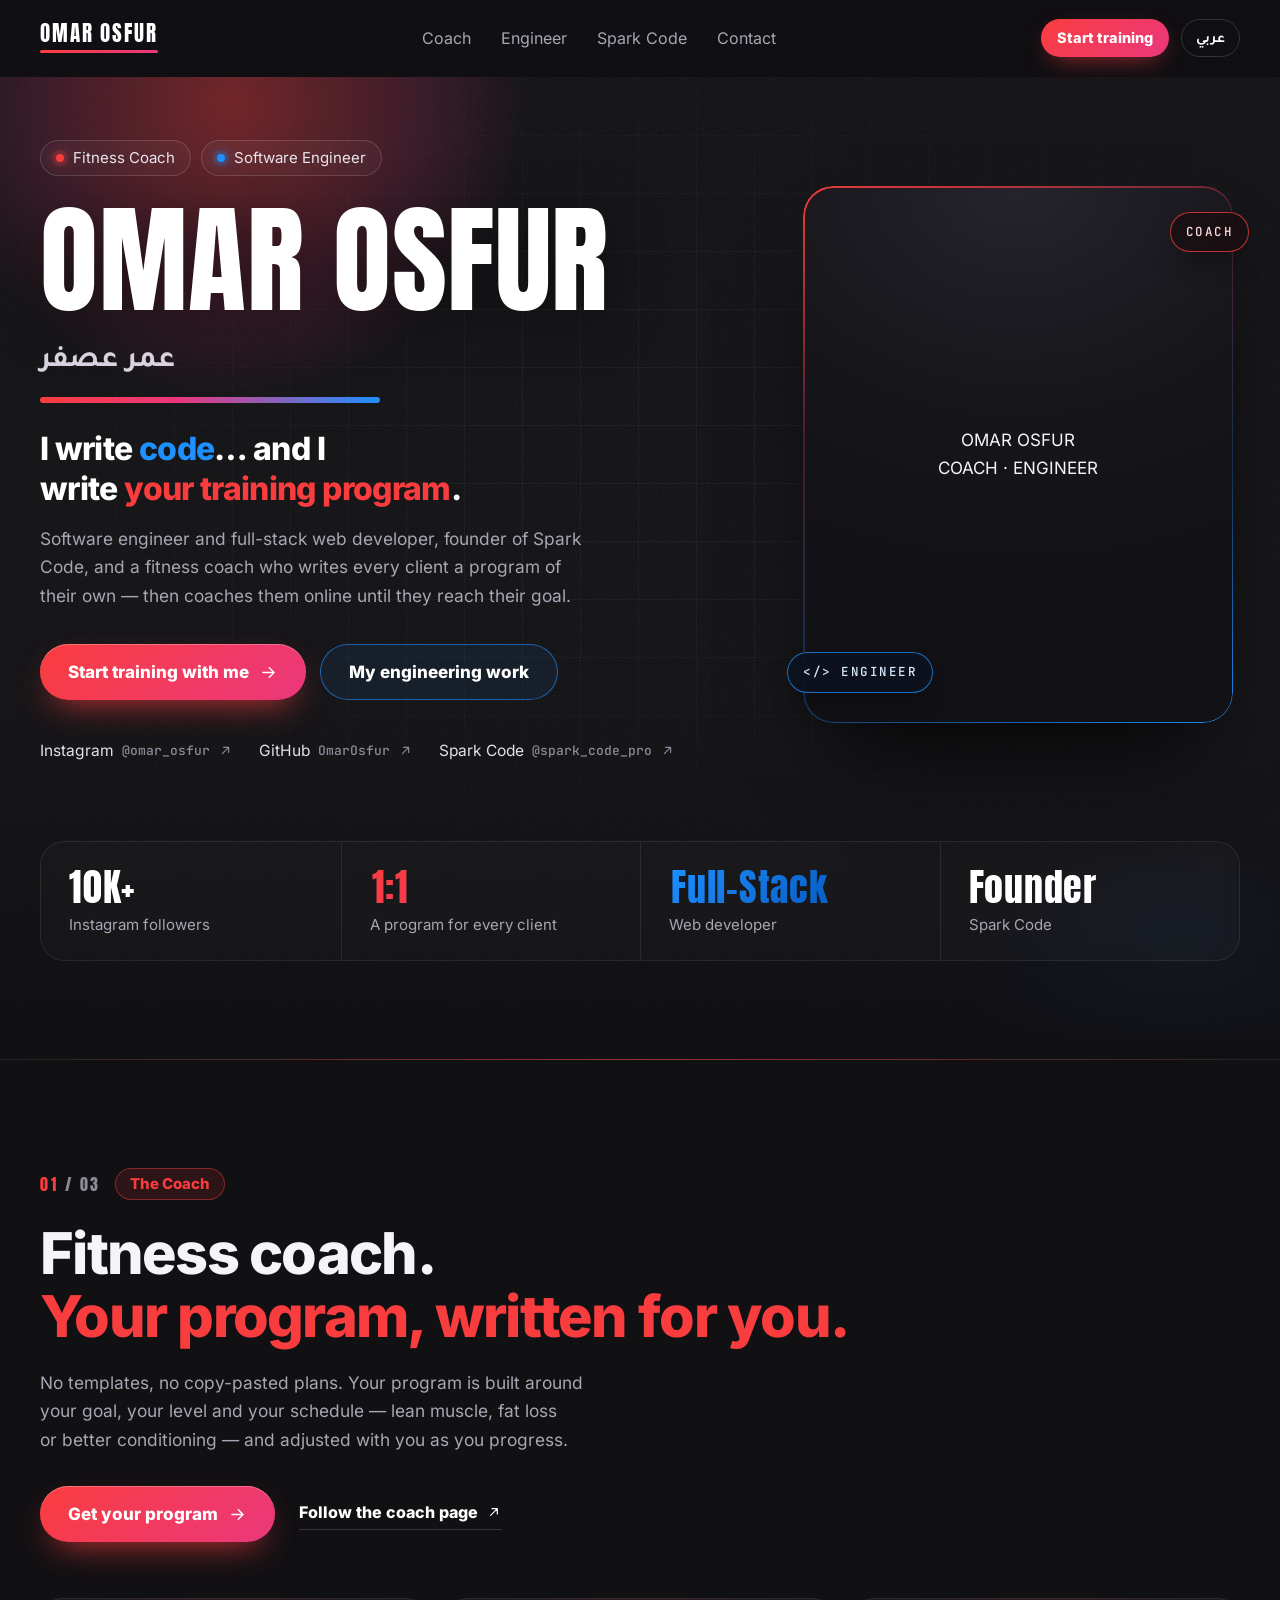
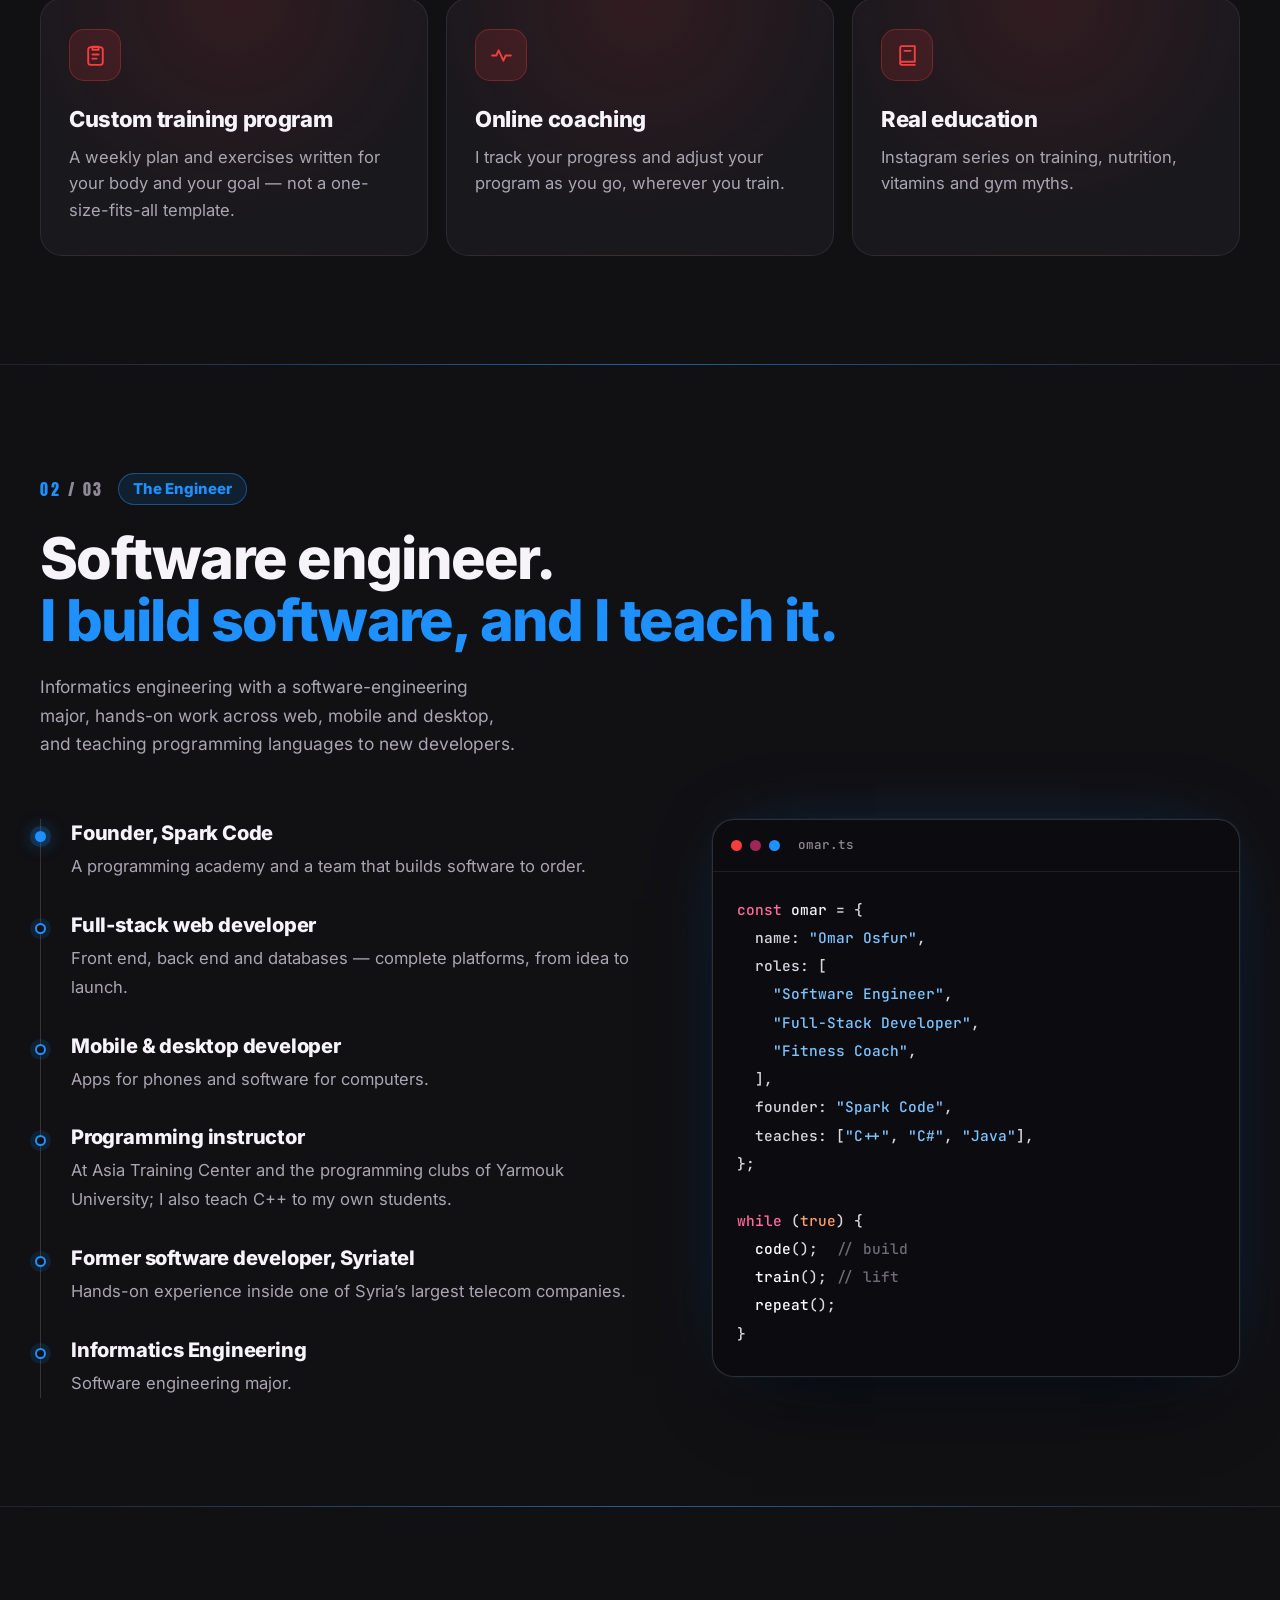
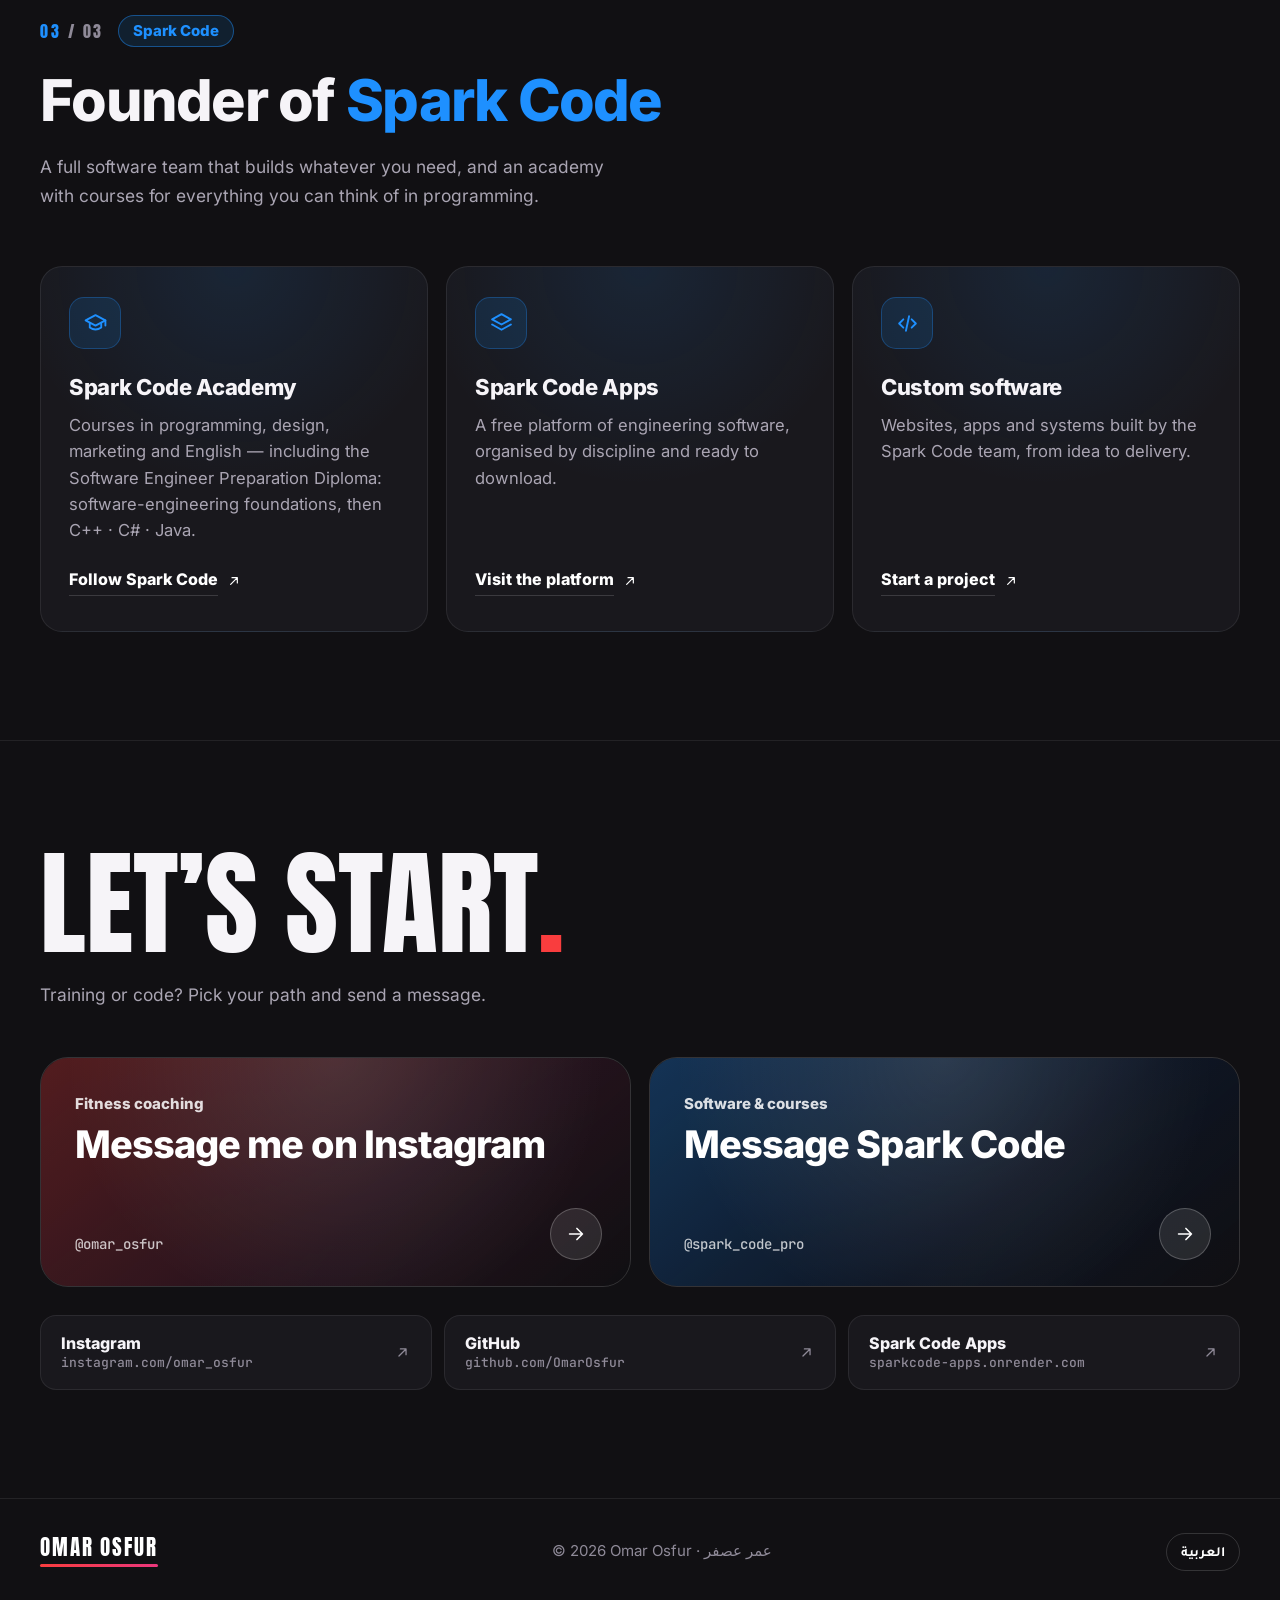
==== commit 4828e1ad: "Add files via upload" ====
--- a/en/index.html
+++ b/en/index.html
@@ -5,10 +5,10 @@
 <meta name="viewport" content="width=device-width, initial-scale=1, viewport-fit=cover">
 <title>Omar Osfur | Software Engineer &amp; Fitness Coach</title>
 <meta name="description" content="Omar Osfur (عمر عصفر): Syrian software engineer, full-stack web developer and fitness coach, founder of Spark Code. Custom training programs, online coaching and programming.">
-<link rel="canonical" href="https://omarosfur.github.io/en/">
-<link rel="alternate" hreflang="ar" href="https://omarosfur.github.io/">
-<link rel="alternate" hreflang="en" href="https://omarosfur.github.io/en/">
-<link rel="alternate" hreflang="x-default" href="https://omarosfur.github.io/">
+<link rel="canonical" href="https://omarosfur.com/en/">
+<link rel="alternate" hreflang="ar" href="https://omarosfur.com/">
+<link rel="alternate" hreflang="en" href="https://omarosfur.com/en/">
+<link rel="alternate" hreflang="x-default" href="https://omarosfur.com/">
 <meta name="author" content="Omar Osfur">
 <meta name="robots" content="index, follow, max-image-preview:large">
 <meta name="theme-color" content="#111013">
@@ -18,8 +18,8 @@
 <meta property="og:site_name" content="Omar Osfur">
 <meta property="og:title" content="Omar Osfur | Software Engineer &amp; Fitness Coach">
 <meta property="og:description" content="Software engineer and full-stack developer, and a fitness coach who writes every client a program of their own. Founder of Spark Code.">
-<meta property="og:url" content="https://omarosfur.github.io/en/">
-<meta property="og:image" content="https://omarosfur.github.io/assets/img/og-en.jpg">
+<meta property="og:url" content="https://omarosfur.com/en/">
+<meta property="og:image" content="https://omarosfur.com/assets/img/og-en.jpg">
 <meta property="og:image:width" content="1200">
 <meta property="og:image:height" content="630">
 <meta property="og:image:alt" content="Omar Osfur — Software Engineer and Fitness Coach">
@@ -31,7 +31,7 @@
 <meta name="twitter:card" content="summary_large_image">
 <meta name="twitter:title" content="Omar Osfur | Software Engineer &amp; Fitness Coach">
 <meta name="twitter:description" content="Software engineer, full-stack developer and fitness coach. Founder of Spark Code.">
-<meta name="twitter:image" content="https://omarosfur.github.io/assets/img/og-en.jpg">
+<meta name="twitter:image" content="https://omarosfur.com/assets/img/og-en.jpg">
 
 <link rel="icon" href="../favicon.ico" sizes="48x48">
 <link rel="icon" href="../assets/img/favicon.svg" type="image/svg+xml">
@@ -50,50 +50,39 @@
   "@graph": [
     {
       "@type": "ProfilePage",
-      "@id": "https://omarosfur.github.io/en/#profilepage",
-      "url": "https://omarosfur.github.io/en/",
+      "@id": "https://omarosfur.com/en/#profilepage",
+      "url": "https://omarosfur.com/en/",
       "name": "Omar Osfur | Software Engineer & Fitness Coach",
       "inLanguage": "en",
-      "isPartOf": { "@id": "https://omarosfur.github.io/#website" },
-      "about": { "@id": "https://omarosfur.github.io/#person" },
-      "mainEntity": { "@id": "https://omarosfur.github.io/#person" },
-      "primaryImageOfPage": { "@id": "https://omarosfur.github.io/#portrait" },
+      "isPartOf": { "@id": "https://omarosfur.com/#website" },
+      "about": { "@id": "https://omarosfur.com/#person" },
+      "mainEntity": { "@id": "https://omarosfur.com/#person" },
+      "primaryImageOfPage": { "@id": "https://omarosfur.com/en/#primaryimage" },
       "dateCreated": "2026-10-30T23:00:00+03:00",
       "dateModified": "2026-10-30T23:00:00+03:00"
     },
     {
       "@type": "ImageObject",
-      "@id": "https://omarosfur.github.io/#portrait",
-      "url": "https://omarosfur.github.io/assets/img/omar-osfur.jpg",
-      "contentUrl": "https://omarosfur.github.io/assets/img/omar-osfur.jpg",
-      "width": 960,
-      "height": 1200,
-      "caption": "Omar Osfur, fitness coach and software engineer",
-      "creator": { "@id": "https://omarosfur.github.io/#person" },
-      "copyrightNotice": "© Omar Osfur"
-    },
-    {
-      "@type": "ImageObject",
-      "@id": "https://omarosfur.github.io/en/#primaryimage",
-      "url": "https://omarosfur.github.io/assets/img/og-en.jpg",
-      "contentUrl": "https://omarosfur.github.io/assets/img/og-en.jpg",
+      "@id": "https://omarosfur.com/en/#primaryimage",
+      "url": "https://omarosfur.com/assets/img/og-en.jpg",
+      "contentUrl": "https://omarosfur.com/assets/img/og-en.jpg",
       "width": 1200,
       "height": 630,
       "caption": "Omar Osfur — Software Engineer and Fitness Coach"
     },
     {
       "@type": "Person",
-      "@id": "https://omarosfur.github.io/#person",
+      "@id": "https://omarosfur.com/#person",
       "name": "Omar Osfur",
       "alternateName": ["عمر عصفر", "Eng. Omar Osfur", "Coach Omar Osfur"],
-      "url": "https://omarosfur.github.io/",
-      "image": { "@id": "https://omarosfur.github.io/#portrait" },
+      "url": "https://omarosfur.com/",
+      "image": { "@id": "https://omarosfur.com/en/#primaryimage" },
       "description": "Syrian software engineer and full-stack web developer, fitness coach, and founder of Spark Code.",
       "jobTitle": ["Software Engineer", "Full-Stack Web Developer", "Fitness Coach"],
       "nationality": { "@type": "Country", "name": "Syria" },
       "knowsLanguage": ["ar", "en"],
       "knowsAbout": ["Software engineering", "Full-stack web development", "Mobile app development", "Desktop app development", "Teaching programming", "C++", "C#", "Java", "Fitness", "Bodybuilding", "Personal training", "Training program design"],
-      "worksFor": { "@id": "https://omarosfur.github.io/#sparkcode" },
+      "worksFor": { "@id": "https://omarosfur.com/#sparkcode" },
       "sameAs": [
         "https://www.instagram.com/omar_osfur/",
         "https://github.com/OmarOsfur"
@@ -101,10 +90,10 @@
     },
     {
       "@type": "Organization",
-      "@id": "https://omarosfur.github.io/#sparkcode",
+      "@id": "https://omarosfur.com/#sparkcode",
       "name": "Spark Code",
       "alternateName": "سبارك كود",
-      "founder": { "@id": "https://omarosfur.github.io/#person" },
+      "founder": { "@id": "https://omarosfur.com/#person" },
       "sameAs": ["https://www.instagram.com/spark_code_pro/"]
     }
   ]
@@ -157,7 +146,7 @@
           <li class="tag"><span class="dot dot-blue"></span>Software Engineer</li>
         </ul>
 
-        <h1 class="name">Omar Osfur</h1>
+        <h1 class="name" data-reveal style="--d:.06s">Omar Osfur</h1>
         <p class="name-alt" lang="ar" dir="rtl" data-reveal style="--d:.1s">عمر عصفر</p>
         <span class="name-bar" data-reveal style="--d:.14s" aria-hidden="true"></span>
 
@@ -176,13 +165,19 @@
         </ul>
       </div>
 
-      <figure class="portrait has-img">
-        <div class="portrait-card has-photo" style="--pos:50% 28%">
-          <picture><source type="image/webp" srcset="../assets/img/omar-osfur-480.webp 480w, ../assets/img/omar-osfur-720.webp 720w, ../assets/img/omar-osfur.webp 960w" sizes="(max-width: 980px) 320px, 430px"><img src="../assets/img/omar-osfur.jpg" srcset="../assets/img/omar-osfur-480.jpg 480w, ../assets/img/omar-osfur-720.jpg 720w, ../assets/img/omar-osfur.jpg 960w" sizes="(max-width: 980px) 320px, 430px" width="960" height="1200" alt="Omar Osfur, fitness coach and software engineer" fetchpriority="high" decoding="async"></picture>
-          <div class="portrait-cap" aria-hidden="true"><b>OMAR OSFUR</b><span>COACH · ENGINEER</span></div>
+      <figure class="portrait" data-reveal style="--d:.2s">
+        <div class="portrait-card">
+          <div class="emblem" aria-hidden="true">
+            <span class="loop loop-red"></span>
+            <span class="loop loop-blue"></span>
+            <span class="loop loop-red-top"></span>
+          </div>
+          <p class="emblem-name" aria-hidden="true">OMAR OSFUR</p>
+          <p class="emblem-sub" aria-hidden="true">COACH · ENGINEER</p>
         </div>
         <span class="chip chip-red" aria-hidden="true">COACH</span>
         <span class="chip chip-blue" aria-hidden="true">&lt;/&gt; ENGINEER</span>
+        <figcaption class="sr-only">Omar Osfur — fitness coach and software engineer</figcaption>
       </figure>
     </div>
 
@@ -227,12 +222,6 @@
           <h3>Real education</h3>
           <p>Instagram series on training, nutrition, vitamins and gym myths.</p>
         </article>
-      </div>
-
-      <div class="gallery">
-        <figure class="shot" data-reveal><picture><source type="image/webp" srcset="../assets/img/omar-osfur-gym-400.webp 400w, ../assets/img/omar-osfur-gym.webp 800w" sizes="(max-width: 760px) 76vw, (max-width: 1240px) 31vw, 390px"><img src="../assets/img/omar-osfur-gym.jpg" srcset="../assets/img/omar-osfur-gym-400.jpg 400w, ../assets/img/omar-osfur-gym.jpg 800w" sizes="(max-width: 760px) 76vw, (max-width: 1240px) 31vw, 390px" width="800" height="1000" loading="lazy" decoding="async" alt="Coach Omar Osfur in the gym"></picture></figure>
-        <figure class="shot" data-reveal style="--d:.08s"><picture><source type="image/webp" srcset="../assets/img/omar-osfur-coach-400.webp 400w, ../assets/img/omar-osfur-coach.webp 800w" sizes="(max-width: 760px) 76vw, (max-width: 1240px) 31vw, 390px"><img src="../assets/img/omar-osfur-coach.jpg" srcset="../assets/img/omar-osfur-coach-400.jpg 400w, ../assets/img/omar-osfur-coach.jpg 800w" sizes="(max-width: 760px) 76vw, (max-width: 1240px) 31vw, 390px" width="800" height="1000" loading="lazy" decoding="async" alt="Omar Osfur, fitness coach, at the gym"></picture></figure>
-        <figure class="shot" data-reveal style="--d:.16s"><picture><source type="image/webp" srcset="../assets/img/omar-osfur-outdoor-400.webp 400w, ../assets/img/omar-osfur-outdoor.webp 800w" sizes="(max-width: 760px) 76vw, (max-width: 1240px) 31vw, 390px"><img src="../assets/img/omar-osfur-outdoor.jpg" srcset="../assets/img/omar-osfur-outdoor-400.jpg 400w, ../assets/img/omar-osfur-outdoor.jpg 800w" sizes="(max-width: 760px) 76vw, (max-width: 1240px) 31vw, 390px" width="800" height="1000" loading="lazy" decoding="async" alt="Omar Osfur outdoors in the mountains"></picture></figure>
       </div>
     </div>
   </section>
@@ -296,16 +285,6 @@
 }</pre>
         </div>
       </div>
-
-      <article class="project" data-reveal>
-        <div class="project-media"><picture><source type="image/webp" srcset="../assets/img/omar-osfur-nawadi-souria-400.webp 400w, ../assets/img/omar-osfur-nawadi-souria.webp 800w" sizes="(max-width: 980px) 420px, 400px"><img src="../assets/img/omar-osfur-nawadi-souria.jpg" srcset="../assets/img/omar-osfur-nawadi-souria-400.jpg 400w, ../assets/img/omar-osfur-nawadi-souria.jpg 800w" sizes="(max-width: 980px) 420px, 400px" width="800" height="1000" loading="lazy" decoding="async" alt="Nawadi Souria, a software project by engineer Omar Osfur"></picture></div>
-        <div class="project-body">
-          <span class="kicker">Latest project</span>
-          <h3>Nawadi Souria</h3>
-          <p>A directory of gyms across Syria: photos of every gym, monthly and daily prices, the latest offers, and the gym nearest to you. A project where both sides meet: software engineering and the gym.</p>
-          <a class="link-more" href="https://www.instagram.com/p/DeK1ztbjVXz/" target="_blank" rel="noopener"><span>See the project</span> <svg class="i"><use href="#i-ext"/></svg></a>
-        </div>
-      </article>
     </div>
   </section>
 
